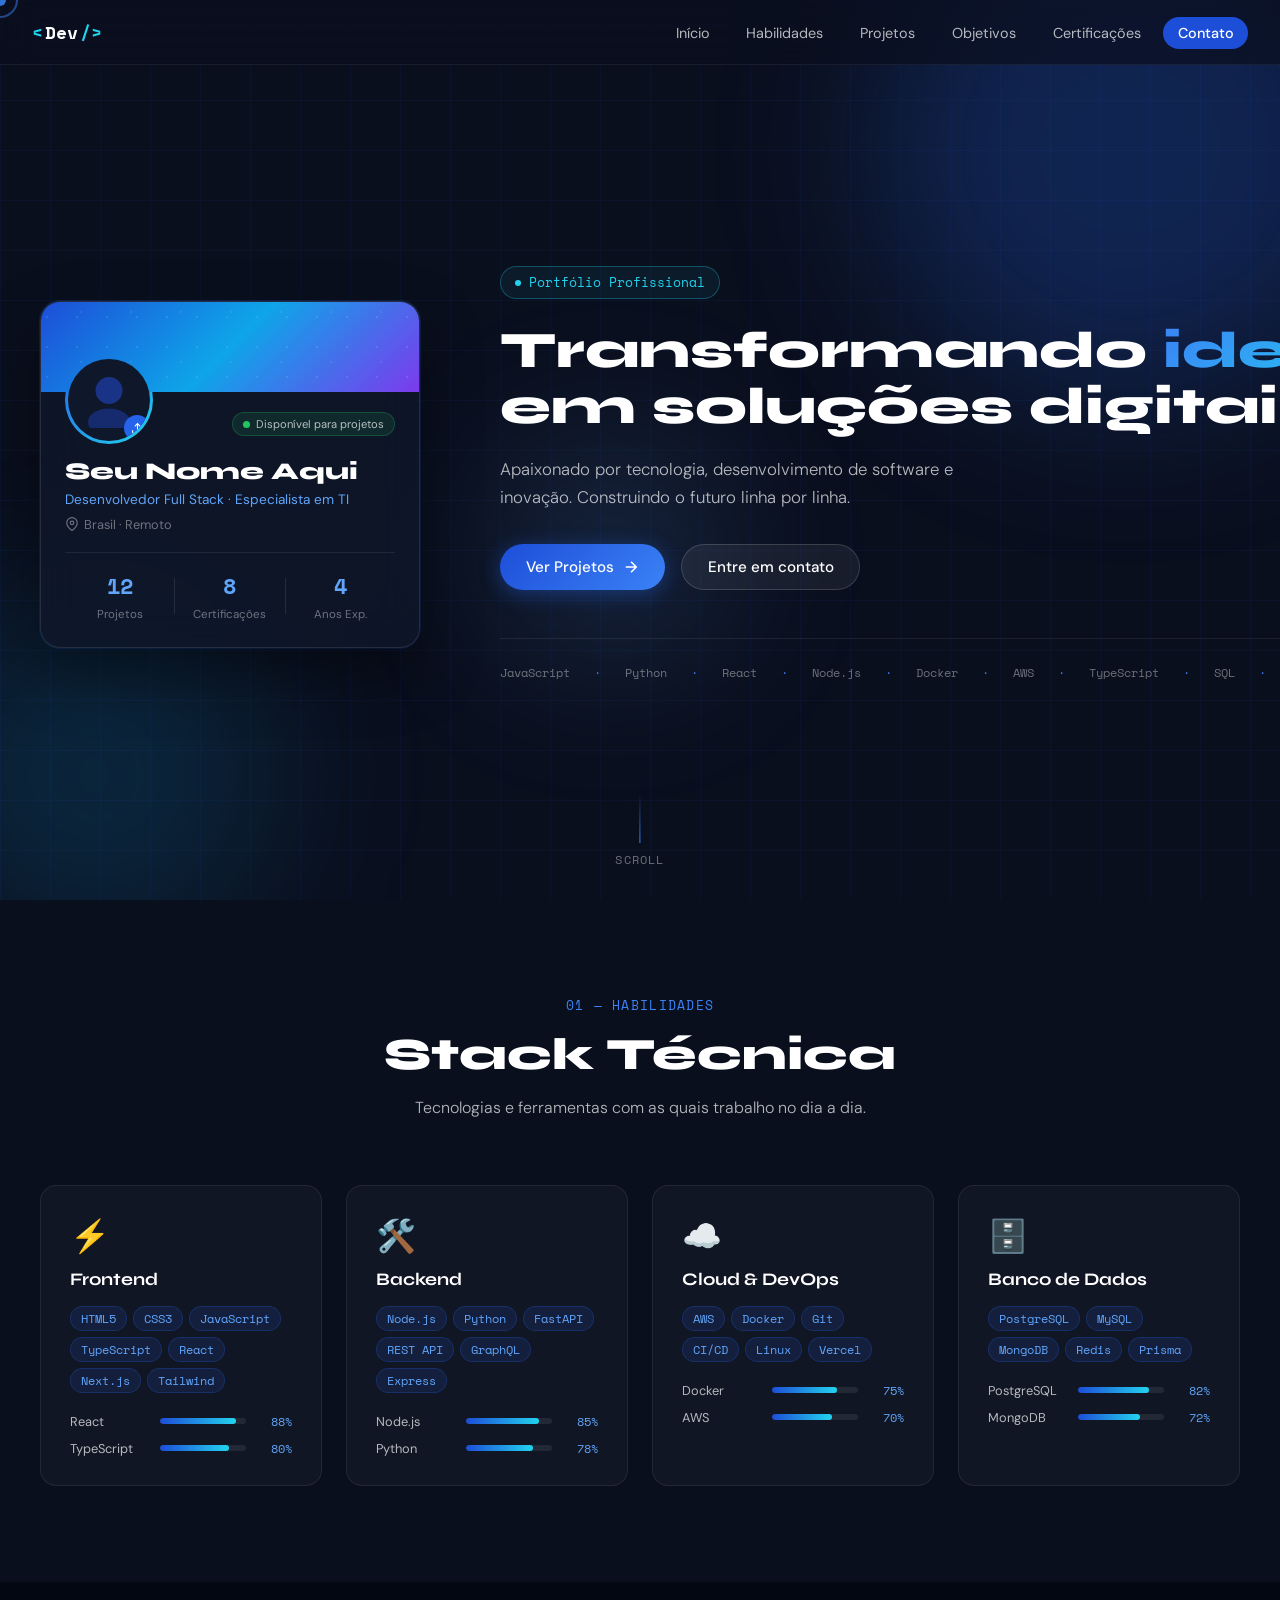
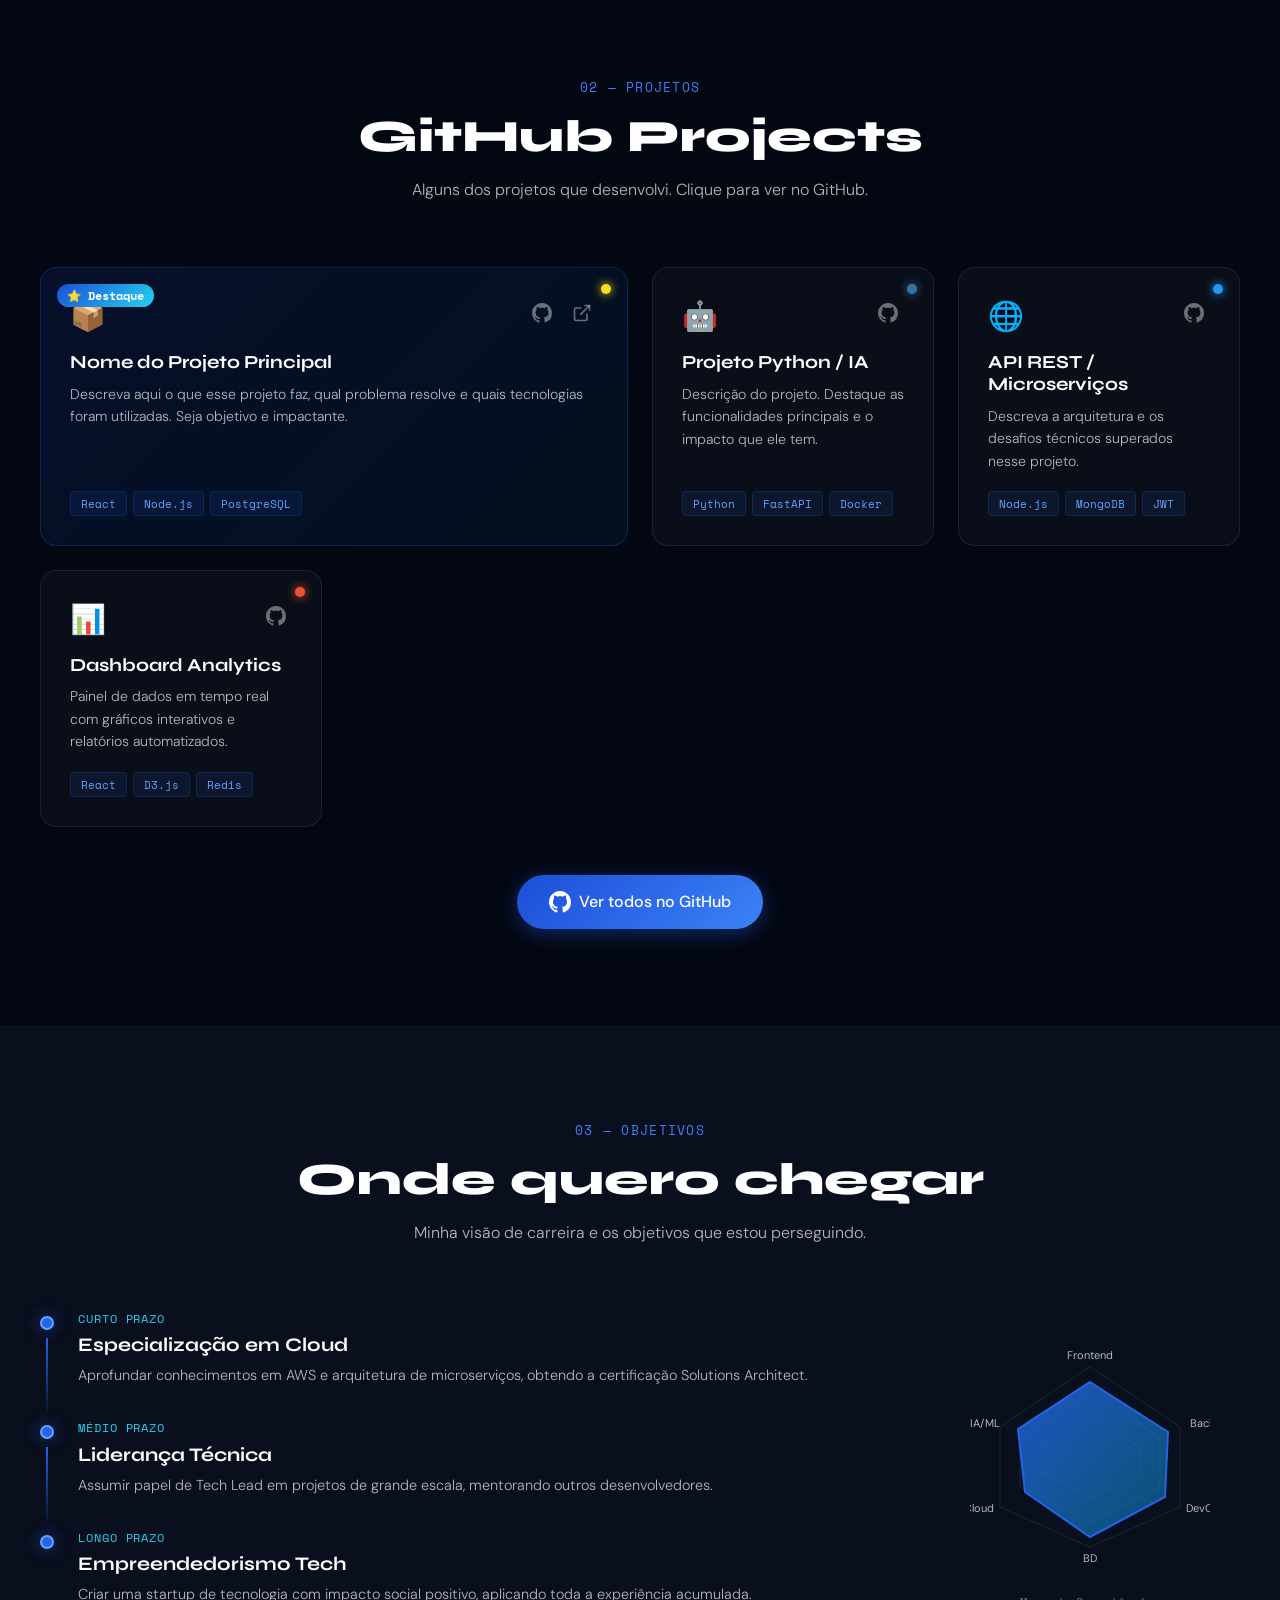
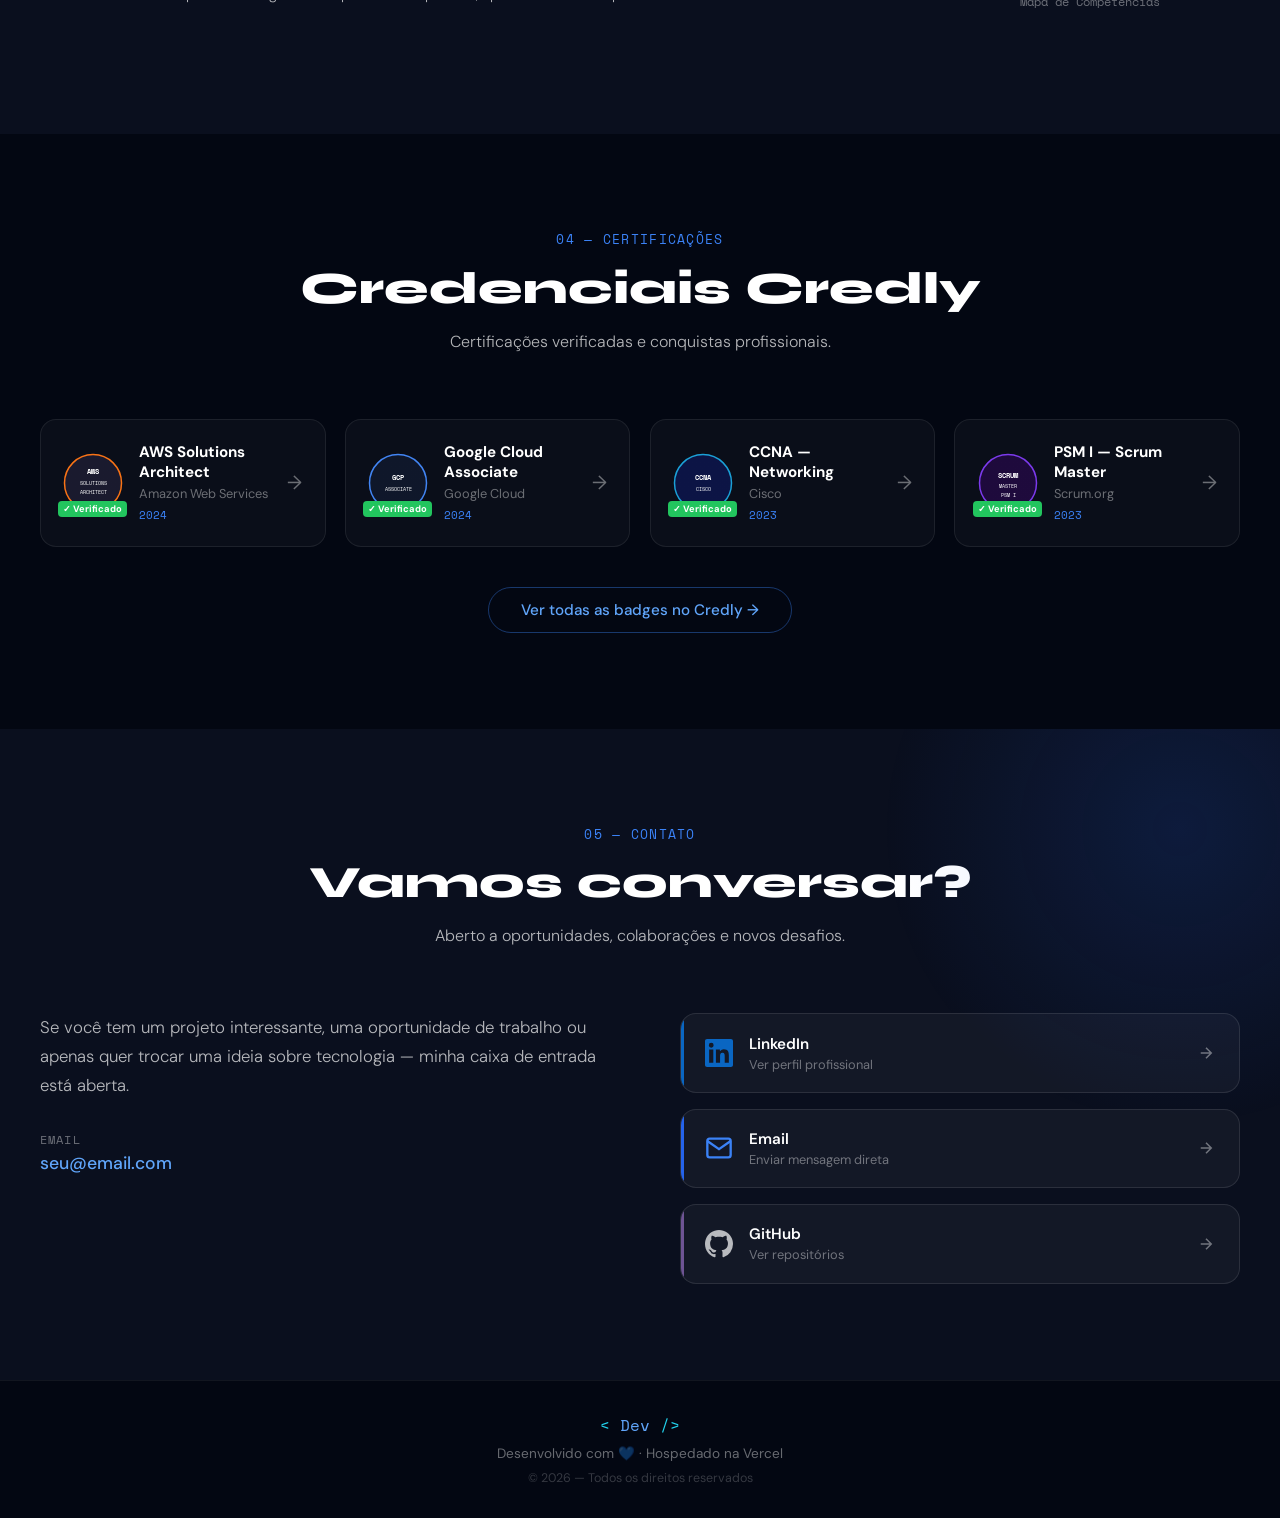
==== index.html @ 2ac632c7 "Anexação dos arquivos principais para 1° commit" ====
<!DOCTYPE html>
<html lang="pt-BR">
<head>
  <meta charset="UTF-8" />
  <meta name="viewport" content="width=device-width, initial-scale=1.0" />
  <title>Portfólio — Dev TI</title>
  <link rel="preconnect" href="https://fonts.googleapis.com" />
  <link rel="preconnect" href="https://fonts.gstatic.com" crossorigin />
  <link href="https://fonts.googleapis.com/css2?family=Space+Mono:wght@400;700&family=Syne:wght@400;600;700;800&family=DM+Sans:ital,wght@0,300;0,400;0,500;1,300&display=swap" rel="stylesheet" />
  <link rel="stylesheet" href="style.css" />
</head>
<body>

  <!-- ───── CURSOR PERSONALIZADO ───── -->
  <div class="cursor" id="cursor"></div>
  <div class="cursor-trail" id="cursorTrail"></div>

  <!-- ───── NAVBAR ───── -->
  <nav class="navbar" id="navbar">
    <div class="nav-logo">
      <span class="logo-bracket">&lt;</span>
      <span class="logo-name" id="navName">Dev</span>
      <span class="logo-bracket">/&gt;</span>
    </div>
    <ul class="nav-links">
      <li><a href="#hero" class="nav-link">Início</a></li>
      <li><a href="#skills" class="nav-link">Habilidades</a></li>
      <li><a href="#projects" class="nav-link">Projetos</a></li>
      <li><a href="#goals" class="nav-link">Objetivos</a></li>
      <li><a href="#certifications" class="nav-link">Certificações</a></li>
      <li><a href="#contact" class="nav-link nav-cta">Contato</a></li>
    </ul>
    <button class="hamburger" id="hamburger" aria-label="Menu">
      <span></span><span></span><span></span>
    </button>
  </nav>

  <!-- ───── HERO ───── -->
  <section class="hero" id="hero">
    <div class="hero-bg-grid"></div>
    <div class="hero-orb hero-orb-1"></div>
    <div class="hero-orb hero-orb-2"></div>
    <div class="hero-orb hero-orb-3"></div>

    <div class="hero-content">
      <!-- PROFILE CARD -->
      <div class="profile-card" id="profileCard">
        <div class="profile-banner">
          <div class="banner-pattern"></div>
        </div>
        <div class="profile-avatar-wrap">
          <div class="avatar-ring">
            <div class="avatar-inner" id="avatarInner">
              <img id="avatarImg" src="" alt="Foto de perfil" style="display:none;" />
              <div class="avatar-placeholder" id="avatarPlaceholder">
                <svg viewBox="0 0 80 80" fill="none">
                  <circle cx="40" cy="30" r="18" fill="#1e40af" opacity=".7"/>
                  <ellipse cx="40" cy="72" rx="28" ry="18" fill="#1e40af" opacity=".5"/>
                </svg>
              </div>
              <label class="avatar-upload-btn" for="avatarInput" title="Alterar foto">
                <svg viewBox="0 0 24 24" fill="none" stroke="currentColor" stroke-width="2">
                  <path d="M21 15v4a2 2 0 01-2 2H5a2 2 0 01-2-2v-4"/>
                  <polyline points="17 8 12 3 7 8"/>
                  <line x1="12" y1="3" x2="12" y2="15"/>
                </svg>
              </label>
              <input type="file" id="avatarInput" accept="image/*" style="display:none;" />
            </div>
          </div>
          <div class="status-badge">
            <span class="status-dot"></span> Disponível para projetos
          </div>
        </div>
        <div class="profile-info">
          <h1 class="profile-name" contenteditable="true" id="profileName">Seu Nome Aqui</h1>
          <p class="profile-title" contenteditable="true">Desenvolvedor Full Stack · Especialista em TI</p>
          <p class="profile-location">
            <svg viewBox="0 0 24 24" fill="none" stroke="currentColor" stroke-width="2" width="14" height="14"><path d="M21 10c0 7-9 13-9 13s-9-6-9-13a9 9 0 0118 0z"/><circle cx="12" cy="10" r="3"/></svg>
            Brasil · Remoto
          </p>
          <div class="profile-stats">
            <div class="stat"><span class="stat-num" id="statProjects">12</span><span class="stat-label">Projetos</span></div>
            <div class="stat-divider"></div>
            <div class="stat"><span class="stat-num" id="statCerts">8</span><span class="stat-label">Certificações</span></div>
            <div class="stat-divider"></div>
            <div class="stat"><span class="stat-num" id="statYears">4</span><span class="stat-label">Anos Exp.</span></div>
          </div>
        </div>
      </div>

      <!-- HERO TEXT -->
      <div class="hero-text">
        <div class="hero-tag">
          <span class="tag-dot"></span>
          Portfólio Profissional
        </div>
        <h2 class="hero-headline">
          Transformando <em>ideias</em><br/>em soluções digitais
        </h2>
        <p class="hero-sub">
          Apaixonado por tecnologia, desenvolvimento de software e inovação. Construindo o futuro linha por linha.
        </p>
        <div class="hero-actions">
          <a href="#projects" class="btn btn-primary">
            <span>Ver Projetos</span>
            <svg viewBox="0 0 24 24" fill="none" stroke="currentColor" stroke-width="2" width="18"><path d="M5 12h14M12 5l7 7-7 7"/></svg>
          </a>
          <a href="#contact" class="btn btn-ghost">Entre em contato</a>
        </div>

        <div class="tech-ticker">
          <div class="ticker-track">
            <span>JavaScript</span><span>·</span><span>Python</span><span>·</span>
            <span>React</span><span>·</span><span>Node.js</span><span>·</span>
            <span>Docker</span><span>·</span><span>AWS</span><span>·</span>
            <span>TypeScript</span><span>·</span><span>SQL</span><span>·</span>
            <span>Git</span><span>·</span><span>Linux</span><span>·</span>
            <span>JavaScript</span><span>·</span><span>Python</span><span>·</span>
            <span>React</span><span>·</span><span>Node.js</span>
          </div>
        </div>
      </div>
    </div>

    <div class="scroll-hint">
      <div class="scroll-line"></div>
      <span>scroll</span>
    </div>
  </section>

  <!-- ───── HABILIDADES ───── -->
  <section class="section" id="skills">
    <div class="container">
      <div class="section-header">
        <div class="section-tag">01 — Habilidades</div>
        <h2 class="section-title">Stack Técnica</h2>
        <p class="section-desc">Tecnologias e ferramentas com as quais trabalho no dia a dia.</p>
      </div>

      <div class="skills-grid">
        <!-- Card de categoria -->
        <div class="skill-category" data-delay="0">
          <div class="skill-cat-icon">⚡</div>
          <h3>Frontend</h3>
          <div class="skill-tags">
            <span class="skill-tag">HTML5</span>
            <span class="skill-tag">CSS3</span>
            <span class="skill-tag">JavaScript</span>
            <span class="skill-tag">TypeScript</span>
            <span class="skill-tag">React</span>
            <span class="skill-tag">Next.js</span>
            <span class="skill-tag">Tailwind</span>
          </div>
          <div class="skill-bar-group">
            <div class="skill-bar-item">
              <span>React</span>
              <div class="skill-bar"><div class="skill-fill" data-width="88%"></div></div>
              <span>88%</span>
            </div>
            <div class="skill-bar-item">
              <span>TypeScript</span>
              <div class="skill-bar"><div class="skill-fill" data-width="80%"></div></div>
              <span>80%</span>
            </div>
          </div>
        </div>

        <div class="skill-category" data-delay="100">
          <div class="skill-cat-icon">🛠️</div>
          <h3>Backend</h3>
          <div class="skill-tags">
            <span class="skill-tag">Node.js</span>
            <span class="skill-tag">Python</span>
            <span class="skill-tag">FastAPI</span>
            <span class="skill-tag">REST API</span>
            <span class="skill-tag">GraphQL</span>
            <span class="skill-tag">Express</span>
          </div>
          <div class="skill-bar-group">
            <div class="skill-bar-item">
              <span>Node.js</span>
              <div class="skill-bar"><div class="skill-fill" data-width="85%"></div></div>
              <span>85%</span>
            </div>
            <div class="skill-bar-item">
              <span>Python</span>
              <div class="skill-bar"><div class="skill-fill" data-width="78%"></div></div>
              <span>78%</span>
            </div>
          </div>
        </div>

        <div class="skill-category" data-delay="200">
          <div class="skill-cat-icon">☁️</div>
          <h3>Cloud & DevOps</h3>
          <div class="skill-tags">
            <span class="skill-tag">AWS</span>
            <span class="skill-tag">Docker</span>
            <span class="skill-tag">Git</span>
            <span class="skill-tag">CI/CD</span>
            <span class="skill-tag">Linux</span>
            <span class="skill-tag">Vercel</span>
          </div>
          <div class="skill-bar-group">
            <div class="skill-bar-item">
              <span>Docker</span>
              <div class="skill-bar"><div class="skill-fill" data-width="75%"></div></div>
              <span>75%</span>
            </div>
            <div class="skill-bar-item">
              <span>AWS</span>
              <div class="skill-bar"><div class="skill-fill" data-width="70%"></div></div>
              <span>70%</span>
            </div>
          </div>
        </div>

        <div class="skill-category" data-delay="300">
          <div class="skill-cat-icon">🗄️</div>
          <h3>Banco de Dados</h3>
          <div class="skill-tags">
            <span class="skill-tag">PostgreSQL</span>
            <span class="skill-tag">MySQL</span>
            <span class="skill-tag">MongoDB</span>
            <span class="skill-tag">Redis</span>
            <span class="skill-tag">Prisma</span>
          </div>
          <div class="skill-bar-group">
            <div class="skill-bar-item">
              <span>PostgreSQL</span>
              <div class="skill-bar"><div class="skill-fill" data-width="82%"></div></div>
              <span>82%</span>
            </div>
            <div class="skill-bar-item">
              <span>MongoDB</span>
              <div class="skill-bar"><div class="skill-fill" data-width="72%"></div></div>
              <span>72%</span>
            </div>
          </div>
        </div>
      </div>
    </div>
  </section>

  <!-- ───── PROJETOS ───── -->
  <section class="section section-dark" id="projects">
    <div class="container">
      <div class="section-header">
        <div class="section-tag">02 — Projetos</div>
        <h2 class="section-title">GitHub Projects</h2>
        <p class="section-desc">Alguns dos projetos que desenvolvi. Clique para ver no GitHub.</p>
      </div>

      <div class="projects-grid">

        <article class="project-card featured" data-delay="0">
          <div class="project-card-inner">
            <div class="project-lang-dot" style="--clr:#f7df1e"></div>
            <div class="project-header">
              <div class="project-icon">📦</div>
              <div class="project-links">
                <a href="https://github.com/seu-usuario/projeto-1" target="_blank" class="icon-link" title="GitHub">
                  <svg viewBox="0 0 24 24" fill="currentColor" width="20"><path d="M12 0C5.37 0 0 5.37 0 12c0 5.31 3.435 9.795 8.205 11.385.6.105.825-.255.825-.57 0-.285-.015-1.23-.015-2.235-3.015.555-3.795-.735-4.035-1.41-.135-.345-.72-1.41-1.23-1.695-.42-.225-1.02-.78-.015-.795.945-.015 1.62.87 1.845 1.23 1.08 1.815 2.805 1.305 3.495.99.105-.78.42-1.305.765-1.605-2.67-.3-5.46-1.335-5.46-5.925 0-1.305.465-2.385 1.23-3.225-.12-.3-.54-1.53.12-3.18 0 0 1.005-.315 3.3 1.23.96-.27 1.98-.405 3-.405s2.04.135 3 .405c2.295-1.56 3.3-1.23 3.3-1.23.66 1.65.24 2.88.12 3.18.765.84 1.23 1.905 1.23 3.225 0 4.605-2.805 5.625-5.475 5.925.435.375.81 1.095.81 2.22 0 1.605-.015 2.895-.015 3.3 0 .315.225.69.825.57A12.02 12.02 0 0024 12c0-6.63-5.37-12-12-12z"/></svg>
                </a>
                <a href="#" target="_blank" class="icon-link" title="Live Demo">
                  <svg viewBox="0 0 24 24" fill="none" stroke="currentColor" stroke-width="2" width="20"><path d="M18 13v6a2 2 0 01-2 2H5a2 2 0 01-2-2V8a2 2 0 012-2h6"/><polyline points="15 3 21 3 21 9"/><line x1="10" y1="14" x2="21" y2="3"/></svg>
                </a>
              </div>
            </div>
            <h3 class="project-title">Nome do Projeto Principal</h3>
            <p class="project-desc">Descreva aqui o que esse projeto faz, qual problema resolve e quais tecnologias foram utilizadas. Seja objetivo e impactante.</p>
            <div class="project-tech">
              <span>React</span><span>Node.js</span><span>PostgreSQL</span>
            </div>
            <div class="project-badge">⭐ Destaque</div>
          </div>
        </article>

        <article class="project-card" data-delay="100">
          <div class="project-card-inner">
            <div class="project-lang-dot" style="--clr:#3572A5"></div>
            <div class="project-header">
              <div class="project-icon">🤖</div>
              <div class="project-links">
                <a href="https://github.com/seu-usuario/projeto-2" target="_blank" class="icon-link">
                  <svg viewBox="0 0 24 24" fill="currentColor" width="20"><path d="M12 0C5.37 0 0 5.37 0 12c0 5.31 3.435 9.795 8.205 11.385.6.105.825-.255.825-.57 0-.285-.015-1.23-.015-2.235-3.015.555-3.795-.735-4.035-1.41-.135-.345-.72-1.41-1.23-1.695-.42-.225-1.02-.78-.015-.795.945-.015 1.62.87 1.845 1.23 1.08 1.815 2.805 1.305 3.495.99.105-.78.42-1.305.765-1.605-2.67-.3-5.46-1.335-5.46-5.925 0-1.305.465-2.385 1.23-3.225-.12-.3-.54-1.53.12-3.18 0 0 1.005-.315 3.3 1.23.96-.27 1.98-.405 3-.405s2.04.135 3 .405c2.295-1.56 3.3-1.23 3.3-1.23.66 1.65.24 2.88.12 3.18.765.84 1.23 1.905 1.23 3.225 0 4.605-2.805 5.625-5.475 5.925.435.375.81 1.095.81 2.22 0 1.605-.015 2.895-.015 3.3 0 .315.225.69.825.57A12.02 12.02 0 0024 12c0-6.63-5.37-12-12-12z"/></svg>
                </a>
              </div>
            </div>
            <h3 class="project-title">Projeto Python / IA</h3>
            <p class="project-desc">Descrição do projeto. Destaque as funcionalidades principais e o impacto que ele tem.</p>
            <div class="project-tech">
              <span>Python</span><span>FastAPI</span><span>Docker</span>
            </div>
          </div>
        </article>

        <article class="project-card" data-delay="200">
          <div class="project-card-inner">
            <div class="project-lang-dot" style="--clr:#2196F3"></div>
            <div class="project-header">
              <div class="project-icon">🌐</div>
              <div class="project-links">
                <a href="https://github.com/seu-usuario/projeto-3" target="_blank" class="icon-link">
                  <svg viewBox="0 0 24 24" fill="currentColor" width="20"><path d="M12 0C5.37 0 0 5.37 0 12c0 5.31 3.435 9.795 8.205 11.385.6.105.825-.255.825-.57 0-.285-.015-1.23-.015-2.235-3.015.555-3.795-.735-4.035-1.41-.135-.345-.72-1.41-1.23-1.695-.42-.225-1.02-.78-.015-.795.945-.015 1.62.87 1.845 1.23 1.08 1.815 2.805 1.305 3.495.99.105-.78.42-1.305.765-1.605-2.67-.3-5.46-1.335-5.46-5.925 0-1.305.465-2.385 1.23-3.225-.12-.3-.54-1.53.12-3.18 0 0 1.005-.315 3.3 1.23.96-.27 1.98-.405 3-.405s2.04.135 3 .405c2.295-1.56 3.3-1.23 3.3-1.23.66 1.65.24 2.88.12 3.18.765.84 1.23 1.905 1.23 3.225 0 4.605-2.805 5.625-5.475 5.925.435.375.81 1.095.81 2.22 0 1.605-.015 2.895-.015 3.3 0 .315.225.69.825.57A12.02 12.02 0 0024 12c0-6.63-5.37-12-12-12z"/></svg>
                </a>
              </div>
            </div>
            <h3 class="project-title">API REST / Microserviços</h3>
            <p class="project-desc">Descreva a arquitetura e os desafios técnicos superados nesse projeto.</p>
            <div class="project-tech">
              <span>Node.js</span><span>MongoDB</span><span>JWT</span>
            </div>
          </div>
        </article>

        <article class="project-card" data-delay="300">
          <div class="project-card-inner">
            <div class="project-lang-dot" style="--clr:#F05032"></div>
            <div class="project-header">
              <div class="project-icon">📊</div>
              <div class="project-links">
                <a href="https://github.com/seu-usuario/projeto-4" target="_blank" class="icon-link">
                  <svg viewBox="0 0 24 24" fill="currentColor" width="20"><path d="M12 0C5.37 0 0 5.37 0 12c0 5.31 3.435 9.795 8.205 11.385.6.105.825-.255.825-.57 0-.285-.015-1.23-.015-2.235-3.015.555-3.795-.735-4.035-1.41-.135-.345-.72-1.41-1.23-1.695-.42-.225-1.02-.78-.015-.795.945-.015 1.62.87 1.845 1.23 1.08 1.815 2.805 1.305 3.495.99.105-.78.42-1.305.765-1.605-2.67-.3-5.46-1.335-5.46-5.925 0-1.305.465-2.385 1.23-3.225-.12-.3-.54-1.53.12-3.18 0 0 1.005-.315 3.3 1.23.96-.27 1.98-.405 3-.405s2.04.135 3 .405c2.295-1.56 3.3-1.23 3.3-1.23.66 1.65.24 2.88.12 3.18.765.84 1.23 1.905 1.23 3.225 0 4.605-2.805 5.625-5.475 5.925.435.375.81 1.095.81 2.22 0 1.605-.015 2.895-.015 3.3 0 .315.225.69.825.57A12.02 12.02 0 0024 12c0-6.63-5.37-12-12-12z"/></svg>
                </a>
              </div>
            </div>
            <h3 class="project-title">Dashboard Analytics</h3>
            <p class="project-desc">Painel de dados em tempo real com gráficos interativos e relatórios automatizados.</p>
            <div class="project-tech">
              <span>React</span><span>D3.js</span><span>Redis</span>
            </div>
          </div>
        </article>

      </div>

      <div class="projects-cta">
        <a href="https://github.com/seu-usuario" target="_blank" class="btn btn-primary btn-lg">
          <svg viewBox="0 0 24 24" fill="currentColor" width="22"><path d="M12 0C5.37 0 0 5.37 0 12c0 5.31 3.435 9.795 8.205 11.385.6.105.825-.255.825-.57 0-.285-.015-1.23-.015-2.235-3.015.555-3.795-.735-4.035-1.41-.135-.345-.72-1.41-1.23-1.695-.42-.225-1.02-.78-.015-.795.945-.015 1.62.87 1.845 1.23 1.08 1.815 2.805 1.305 3.495.99.105-.78.42-1.305.765-1.605-2.67-.3-5.46-1.335-5.46-5.925 0-1.305.465-2.385 1.23-3.225-.12-.3-.54-1.53.12-3.18 0 0 1.005-.315 3.3 1.23.96-.27 1.98-.405 3-.405s2.04.135 3 .405c2.295-1.56 3.3-1.23 3.3-1.23.66 1.65.24 2.88.12 3.18.765.84 1.23 1.905 1.23 3.225 0 4.605-2.805 5.625-5.475 5.925.435.375.81 1.095.81 2.22 0 1.605-.015 2.895-.015 3.3 0 .315.225.69.825.57A12.02 12.02 0 0024 12c0-6.63-5.37-12-12-12z"/></svg>
          Ver todos no GitHub
        </a>
      </div>
    </div>
  </section>

  <!-- ───── OBJETIVOS ───── -->
  <section class="section" id="goals">
    <div class="container">
      <div class="section-header">
        <div class="section-tag">03 — Objetivos</div>
        <h2 class="section-title">Onde quero chegar</h2>
        <p class="section-desc">Minha visão de carreira e os objetivos que estou perseguindo.</p>
      </div>

      <div class="goals-layout">
        <div class="goals-timeline">
          <div class="goal-item" data-delay="0">
            <div class="goal-marker">
              <div class="goal-dot"></div>
              <div class="goal-line"></div>
            </div>
            <div class="goal-content">
              <span class="goal-tag">Curto prazo</span>
              <h3>Especialização em Cloud</h3>
              <p>Aprofundar conhecimentos em AWS e arquitetura de microserviços, obtendo a certificação Solutions Architect.</p>
            </div>
          </div>
          <div class="goal-item" data-delay="150">
            <div class="goal-marker">
              <div class="goal-dot"></div>
              <div class="goal-line"></div>
            </div>
            <div class="goal-content">
              <span class="goal-tag">Médio prazo</span>
              <h3>Liderança Técnica</h3>
              <p>Assumir papel de Tech Lead em projetos de grande escala, mentorando outros desenvolvedores.</p>
            </div>
          </div>
          <div class="goal-item" data-delay="300">
            <div class="goal-marker">
              <div class="goal-dot"></div>
              <div class="goal-line"></div>
            </div>
            <div class="goal-content">
              <span class="goal-tag">Longo prazo</span>
              <h3>Empreendedorismo Tech</h3>
              <p>Criar uma startup de tecnologia com impacto social positivo, aplicando toda a experiência acumulada.</p>
            </div>
          </div>
        </div>

        <div class="goals-visual">
          <div class="radar-wrap">
            <svg class="radar-chart" viewBox="0 0 240 240">
              <defs>
                <linearGradient id="radarGrad" x1="0%" y1="0%" x2="100%" y2="100%">
                  <stop offset="0%" stop-color="#2563eb" stop-opacity="0.8"/>
                  <stop offset="100%" stop-color="#0ea5e9" stop-opacity="0.4"/>
                </linearGradient>
              </defs>
              <!-- Grid -->
              <polygon points="120,30 210,90 210,170 120,210 30,170 30,90" fill="none" stroke="rgba(255,255,255,0.08)" stroke-width="1"/>
              <polygon points="120,55 190,100 190,150 120,185 50,150 50,100" fill="none" stroke="rgba(255,255,255,0.08)" stroke-width="1"/>
              <polygon points="120,80 170,110 170,135 120,160 70,135 70,110" fill="none" stroke="rgba(255,255,255,0.08)" stroke-width="1"/>
              <!-- Data -->
              <polygon class="radar-data" points="120,45 198,95 195,160 120,200 55,155 48,92" fill="url(#radarGrad)" stroke="#2563eb" stroke-width="2"/>
              <!-- Labels -->
              <text x="120" y="22" text-anchor="middle" fill="rgba(255,255,255,0.7)" font-size="11" font-family="DM Sans">Frontend</text>
              <text x="220" y="90" text-anchor="start" fill="rgba(255,255,255,0.7)" font-size="11" font-family="DM Sans">Backend</text>
              <text x="216" y="175" text-anchor="start" fill="rgba(255,255,255,0.7)" font-size="11" font-family="DM Sans">DevOps</text>
              <text x="120" y="225" text-anchor="middle" fill="rgba(255,255,255,0.7)" font-size="11" font-family="DM Sans">BD</text>
              <text x="24" y="175" text-anchor="end" fill="rgba(255,255,255,0.7)" font-size="11" font-family="DM Sans">Cloud</text>
              <text x="30" y="90" text-anchor="end" fill="rgba(255,255,255,0.7)" font-size="11" font-family="DM Sans">IA/ML</text>
            </svg>
            <div class="radar-label">Mapa de Competências</div>
          </div>
        </div>
      </div>
    </div>
  </section>

  <!-- ───── CERTIFICAÇÕES ───── -->
  <section class="section section-dark" id="certifications">
    <div class="container">
      <div class="section-header">
        <div class="section-tag">04 — Certificações</div>
        <h2 class="section-title">Credenciais Credly</h2>
        <p class="section-desc">Certificações verificadas e conquistas profissionais.</p>
      </div>

      <div class="certs-grid">
        <a href="https://www.credly.com/badges/SEU-BADGE-ID" target="_blank" class="cert-card" data-delay="0">
          <div class="cert-badge-wrap">
            <div class="cert-badge-img">
              <svg viewBox="0 0 80 80" fill="none">
                <circle cx="40" cy="40" r="38" fill="url(#awsGrad)" stroke="#f97316" stroke-width="2"/>
                <text x="40" y="28" text-anchor="middle" fill="white" font-size="9" font-weight="bold" font-family="Space Mono">AWS</text>
                <text x="40" y="42" text-anchor="middle" fill="white" font-size="7" font-family="Space Mono">SOLUTIONS</text>
                <text x="40" y="54" text-anchor="middle" fill="white" font-size="7" font-family="Space Mono">ARCHITECT</text>
                <defs>
                  <linearGradient id="awsGrad" x1="0" y1="0" x2="80" y2="80">
                    <stop offset="0%" stop-color="#1a1a2e"/>
                    <stop offset="100%" stop-color="#16213e"/>
                  </linearGradient>
                </defs>
              </svg>
            </div>
            <div class="cert-verified">✓ Verificado</div>
          </div>
          <div class="cert-info">
            <h3>AWS Solutions Architect</h3>
            <p>Amazon Web Services</p>
            <span class="cert-date">2024</span>
          </div>
          <div class="cert-arrow">→</div>
        </a>

        <a href="https://www.credly.com/badges/SEU-BADGE-ID-2" target="_blank" class="cert-card" data-delay="100">
          <div class="cert-badge-wrap">
            <div class="cert-badge-img">
              <svg viewBox="0 0 80 80" fill="none">
                <circle cx="40" cy="40" r="38" fill="url(#gcpGrad)" stroke="#4285f4" stroke-width="2"/>
                <text x="40" y="36" text-anchor="middle" fill="white" font-size="9" font-weight="bold" font-family="Space Mono">GCP</text>
                <text x="40" y="50" text-anchor="middle" fill="white" font-size="7" font-family="Space Mono">ASSOCIATE</text>
                <defs>
                  <linearGradient id="gcpGrad" x1="0" y1="0" x2="80" y2="80">
                    <stop offset="0%" stop-color="#0f172a"/>
                    <stop offset="100%" stop-color="#1e1b4b"/>
                  </linearGradient>
                </defs>
              </svg>
            </div>
            <div class="cert-verified">✓ Verificado</div>
          </div>
          <div class="cert-info">
            <h3>Google Cloud Associate</h3>
            <p>Google Cloud</p>
            <span class="cert-date">2024</span>
          </div>
          <div class="cert-arrow">→</div>
        </a>

        <a href="https://www.credly.com/badges/SEU-BADGE-ID-3" target="_blank" class="cert-card" data-delay="200">
          <div class="cert-badge-wrap">
            <div class="cert-badge-img">
              <svg viewBox="0 0 80 80" fill="none">
                <circle cx="40" cy="40" r="38" fill="url(#ciscoGrad)" stroke="#1ba0d7" stroke-width="2"/>
                <text x="40" y="36" text-anchor="middle" fill="white" font-size="9" font-weight="bold" font-family="Space Mono">CCNA</text>
                <text x="40" y="50" text-anchor="middle" fill="white" font-size="7" font-family="Space Mono">CISCO</text>
                <defs>
                  <linearGradient id="ciscoGrad" x1="0" y1="0" x2="80" y2="80">
                    <stop offset="0%" stop-color="#0c1445"/>
                    <stop offset="100%" stop-color="#1a2744"/>
                  </linearGradient>
                </defs>
              </svg>
            </div>
            <div class="cert-verified">✓ Verificado</div>
          </div>
          <div class="cert-info">
            <h3>CCNA — Networking</h3>
            <p>Cisco</p>
            <span class="cert-date">2023</span>
          </div>
          <div class="cert-arrow">→</div>
        </a>

        <a href="https://www.credly.com/badges/SEU-BADGE-ID-4" target="_blank" class="cert-card" data-delay="300">
          <div class="cert-badge-wrap">
            <div class="cert-badge-img">
              <svg viewBox="0 0 80 80" fill="none">
                <circle cx="40" cy="40" r="38" fill="url(#scrmGrad)" stroke="#7c3aed" stroke-width="2"/>
                <text x="40" y="33" text-anchor="middle" fill="white" font-size="9" font-weight="bold" font-family="Space Mono">SCRUM</text>
                <text x="40" y="46" text-anchor="middle" fill="white" font-size="7" font-family="Space Mono">MASTER</text>
                <text x="40" y="59" text-anchor="middle" fill="white" font-size="7" font-family="Space Mono">PSM I</text>
                <defs>
                  <linearGradient id="scrmGrad" x1="0" y1="0" x2="80" y2="80">
                    <stop offset="0%" stop-color="#1e0a3c"/>
                    <stop offset="100%" stop-color="#2d1b5a"/>
                  </linearGradient>
                </defs>
              </svg>
            </div>
            <div class="cert-verified">✓ Verificado</div>
          </div>
          <div class="cert-info">
            <h3>PSM I — Scrum Master</h3>
            <p>Scrum.org</p>
            <span class="cert-date">2023</span>
          </div>
          <div class="cert-arrow">→</div>
        </a>
      </div>

      <div class="certs-cta">
        <a href="https://www.credly.com/users/seu-usuario" target="_blank" class="btn btn-outline">
          Ver todas as badges no Credly →
        </a>
      </div>
    </div>
  </section>

  <!-- ───── CONTATO ───── -->
  <section class="section contact-section" id="contact">
    <div class="contact-bg-orb"></div>
    <div class="container">
      <div class="section-header">
        <div class="section-tag">05 — Contato</div>
        <h2 class="section-title">Vamos conversar?</h2>
        <p class="section-desc">Aberto a oportunidades, colaborações e novos desafios.</p>
      </div>

      <div class="contact-layout">
        <div class="contact-info">
          <p class="contact-intro">
            Se você tem um projeto interessante, uma oportunidade de trabalho ou apenas quer trocar uma ideia sobre tecnologia — minha caixa de entrada está aberta.
          </p>
          <div class="contact-email-display">
            <span class="email-label">Email</span>
            <a href="mailto:seu@email.com" class="email-link" id="emailAddr">seu@email.com</a>
          </div>
        </div>

        <div class="contact-buttons">
          <a href="https://www.linkedin.com/in/seu-usuario" target="_blank" class="contact-btn linkedin-btn">
            <div class="contact-btn-icon">
              <svg viewBox="0 0 24 24" fill="currentColor" width="28" height="28">
                <path d="M20.447 20.452h-3.554v-5.569c0-1.328-.027-3.037-1.852-3.037-1.853 0-2.136 1.445-2.136 2.939v5.667H9.351V9h3.414v1.561h.046c.477-.9 1.637-1.85 3.37-1.85 3.601 0 4.267 2.37 4.267 5.455v6.286zM5.337 7.433a2.062 2.062 0 01-2.063-2.065 2.064 2.064 0 112.063 2.065zm1.782 13.019H3.555V9h3.564v11.452zM22.225 0H1.771C.792 0 0 .774 0 1.729v20.542C0 23.227.792 24 1.771 24h20.451C23.2 24 24 23.227 24 22.271V1.729C24 .774 23.2 0 22.222 0h.003z"/>
              </svg>
            </div>
            <div class="contact-btn-text">
              <span class="contact-btn-label">LinkedIn</span>
              <span class="contact-btn-sub">Ver perfil profissional</span>
            </div>
            <svg viewBox="0 0 24 24" fill="none" stroke="currentColor" stroke-width="2" width="18" class="contact-btn-arrow"><path d="M5 12h14M12 5l7 7-7 7"/></svg>
          </a>

          <a href="mailto:seu@email.com" class="contact-btn email-btn">
            <div class="contact-btn-icon">
              <svg viewBox="0 0 24 24" fill="none" stroke="currentColor" stroke-width="2" width="28" height="28">
                <path d="M4 4h16c1.1 0 2 .9 2 2v12c0 1.1-.9 2-2 2H4c-1.1 0-2-.9-2-2V6c0-1.1.9-2 2-2z"/>
                <polyline points="22,6 12,13 2,6"/>
              </svg>
            </div>
            <div class="contact-btn-text">
              <span class="contact-btn-label">Email</span>
              <span class="contact-btn-sub">Enviar mensagem direta</span>
            </div>
            <svg viewBox="0 0 24 24" fill="none" stroke="currentColor" stroke-width="2" width="18" class="contact-btn-arrow"><path d="M5 12h14M12 5l7 7-7 7"/></svg>
          </a>

          <a href="https://github.com/seu-usuario" target="_blank" class="contact-btn github-btn">
            <div class="contact-btn-icon">
              <svg viewBox="0 0 24 24" fill="currentColor" width="28" height="28"><path d="M12 0C5.37 0 0 5.37 0 12c0 5.31 3.435 9.795 8.205 11.385.6.105.825-.255.825-.57 0-.285-.015-1.23-.015-2.235-3.015.555-3.795-.735-4.035-1.41-.135-.345-.72-1.41-1.23-1.695-.42-.225-1.02-.78-.015-.795.945-.015 1.62.87 1.845 1.23 1.08 1.815 2.805 1.305 3.495.99.105-.78.42-1.305.765-1.605-2.67-.3-5.46-1.335-5.46-5.925 0-1.305.465-2.385 1.23-3.225-.12-.3-.54-1.53.12-3.18 0 0 1.005-.315 3.3 1.23.96-.27 1.98-.405 3-.405s2.04.135 3 .405c2.295-1.56 3.3-1.23 3.3-1.23.66 1.65.24 2.88.12 3.18.765.84 1.23 1.905 1.23 3.225 0 4.605-2.805 5.625-5.475 5.925.435.375.81 1.095.81 2.22 0 1.605-.015 2.895-.015 3.3 0 .315.225.69.825.57A12.02 12.02 0 0024 12c0-6.63-5.37-12-12-12z"/></svg>
            </div>
            <div class="contact-btn-text">
              <span class="contact-btn-label">GitHub</span>
              <span class="contact-btn-sub">Ver repositórios</span>
            </div>
            <svg viewBox="0 0 24 24" fill="none" stroke="currentColor" stroke-width="2" width="18" class="contact-btn-arrow"><path d="M5 12h14M12 5l7 7-7 7"/></svg>
          </a>
        </div>
      </div>
    </div>
  </section>

  <!-- ───── FOOTER ───── -->
  <footer class="footer">
    <div class="container">
      <div class="footer-inner">
        <div class="footer-logo">
          <span class="logo-bracket">&lt;</span>
          <span id="footerName">Dev</span>
          <span class="logo-bracket">/&gt;</span>
        </div>
        <p class="footer-text">Desenvolvido com 💙 · Hospedado na Vercel</p>
        <p class="footer-copy">© <span id="footerYear"></span> — Todos os direitos reservados</p>
      </div>
    </div>
  </footer>

  <script src="script.js"></script>
</body>
</html>
---- style.css ----
/* ══════════════════════════════════
   ROOT & RESET
══════════════════════════════════ */
:root {
  --blue-950: #030712;
  --blue-900: #0a0f1e;
  --blue-800: #0f172a;
  --blue-700: #1e2d4a;
  --blue-600: #1d4ed8;
  --blue-500: #2563eb;
  --blue-400: #3b82f6;
  --blue-300: #60a5fa;
  --blue-200: #93c5fd;
  --cyan-400: #22d3ee;
  --cyan-300: #67e8f9;
  --white: #ffffff;
  --white-90: rgba(255,255,255,0.9);
  --white-70: rgba(255,255,255,0.7);
  --white-40: rgba(255,255,255,0.4);
  --white-10: rgba(255,255,255,0.06);
  --font-display: 'Syne', sans-serif;
  --font-mono: 'Space Mono', monospace;
  --font-body: 'DM Sans', sans-serif;
  --radius: 16px;
  --radius-sm: 8px;
  --transition: 0.35s cubic-bezier(0.4,0,0.2,1);
}

*, *::before, *::after { box-sizing: border-box; margin: 0; padding: 0; }
html { scroll-behavior: smooth; }

body {
  font-family: var(--font-body);
  background: var(--blue-900);
  color: var(--white);
  overflow-x: hidden;
  cursor: none;
}

a { color: inherit; text-decoration: none; }
img { max-width: 100%; display: block; }

/* ══════════════════════════════════
   CURSOR PERSONALIZADO
══════════════════════════════════ */
.cursor {
  width: 12px; height: 12px;
  background: var(--blue-400);
  border-radius: 50%;
  position: fixed;
  top: 0; left: 0;
  pointer-events: none;
  z-index: 9999;
  transform: translate(-50%,-50%);
  transition: transform 0.1s, background 0.3s;
  mix-blend-mode: difference;
}
.cursor-trail {
  width: 36px; height: 36px;
  border: 2px solid var(--blue-400);
  border-radius: 50%;
  position: fixed;
  top: 0; left: 0;
  pointer-events: none;
  z-index: 9998;
  transform: translate(-50%,-50%);
  transition: transform 0.25s ease, border-color 0.3s;
  opacity: 0.5;
}
body:has(a:hover) .cursor, body:has(button:hover) .cursor { transform: translate(-50%,-50%) scale(2.5); }

/* ══════════════════════════════════
   NAVBAR
══════════════════════════════════ */
.navbar {
  position: fixed; top: 0; left: 0; right: 0;
  z-index: 1000;
  display: flex; align-items: center; justify-content: space-between;
  padding: 1.2rem 2rem;
  background: rgba(10,15,30,0.7);
  backdrop-filter: blur(20px);
  border-bottom: 1px solid rgba(255,255,255,0.06);
  transition: all var(--transition);
}
.navbar.scrolled {
  padding: 0.8rem 2rem;
  background: rgba(10,15,30,0.95);
}

.nav-logo {
  font-family: var(--font-mono);
  font-size: 1.1rem;
  font-weight: 700;
  color: var(--blue-300);
  display: flex; align-items: center; gap: 2px;
}
.logo-bracket { color: var(--cyan-400); }
.logo-name { color: var(--white); }

.nav-links {
  display: flex; align-items: center; gap: 0.5rem;
  list-style: none;
}
.nav-link {
  font-family: var(--font-body);
  font-size: 0.9rem;
  font-weight: 400;
  color: var(--white-70);
  padding: 0.45rem 0.9rem;
  border-radius: 50px;
  transition: all var(--transition);
  position: relative;
}
.nav-link::after {
  content: '';
  position: absolute; bottom: 2px; left: 50%; right: 50%;
  height: 2px;
  background: var(--blue-400);
  border-radius: 2px;
  transition: all var(--transition);
}
.nav-link:hover { color: var(--white); }
.nav-link:hover::after { left: 15%; right: 15%; }
.nav-link.nav-cta {
  background: var(--blue-600);
  color: var(--white);
  font-weight: 500;
}
.nav-link.nav-cta:hover { background: var(--blue-400); transform: translateY(-1px); }
.nav-link.nav-cta::after { display: none; }

.hamburger {
  display: none;
  flex-direction: column; gap: 5px;
  background: none; border: none; cursor: pointer; padding: 4px;
}
.hamburger span {
  display: block; width: 24px; height: 2px;
  background: var(--white); border-radius: 2px;
  transition: all var(--transition);
}

/* ══════════════════════════════════
   HERO
══════════════════════════════════ */
.hero {
  min-height: 100vh;
  display: flex; align-items: center;
  position: relative;
  overflow: hidden;
  padding: 7rem 2rem 4rem;
}

.hero-bg-grid {
  position: absolute; inset: 0;
  background-image:
    linear-gradient(rgba(37,99,235,0.06) 1px, transparent 1px),
    linear-gradient(90deg, rgba(37,99,235,0.06) 1px, transparent 1px);
  background-size: 50px 50px;
  animation: gridDrift 25s linear infinite;
}
@keyframes gridDrift { 0%{transform:translateY(0)} 100%{transform:translateY(50px)} }

.hero-orb {
  position: absolute;
  border-radius: 50%;
  filter: blur(80px);
  animation: orbFloat 8s ease-in-out infinite;
}
.hero-orb-1 { width: 500px; height: 500px; background: rgba(37,99,235,0.25); top: -100px; right: -100px; }
.hero-orb-2 { width: 350px; height: 350px; background: rgba(14,165,233,0.15); bottom: -50px; left: -80px; animation-delay: -3s; }
.hero-orb-3 { width: 200px; height: 200px; background: rgba(96,165,250,0.2); top: 50%; left: 40%; animation-delay: -5s; }
@keyframes orbFloat {
  0%,100%{transform:translateY(0) scale(1)}
  50%{transform:translateY(-30px) scale(1.05)}
}

.hero-content {
  max-width: 1200px; margin: 0 auto;
  display: grid;
  grid-template-columns: 380px 1fr;
  gap: 5rem;
  align-items: center;
  width: 100%;
  position: relative; z-index: 1;
}

/* PROFILE CARD */
.profile-card {
  background: rgba(15,23,42,0.8);
  border: 1px solid rgba(255,255,255,0.1);
  border-radius: 20px;
  overflow: hidden;
  backdrop-filter: blur(20px);
  animation: cardEntrance 1s cubic-bezier(0.4,0,0.2,1) both;
  box-shadow: 0 25px 60px rgba(0,0,0,0.4), 0 0 0 1px rgba(37,99,235,0.2);
  transition: transform 0.4s, box-shadow 0.4s;
}
.profile-card:hover {
  transform: translateY(-6px);
  box-shadow: 0 35px 80px rgba(0,0,0,0.5), 0 0 0 1px rgba(37,99,235,0.4), 0 0 40px rgba(37,99,235,0.1);
}
@keyframes cardEntrance { from{opacity:0;transform:translateX(-40px) rotateY(10deg)} to{opacity:1;transform:none} }

.profile-banner {
  height: 90px;
  background: linear-gradient(135deg, #1d4ed8 0%, #0ea5e9 50%, #7c3aed 100%);
  position: relative;
  overflow: hidden;
}
.banner-pattern {
  position: absolute; inset: 0;
  background-image: radial-gradient(circle at 20% 50%, rgba(255,255,255,0.1) 1px, transparent 1px),
                    radial-gradient(circle at 80% 20%, rgba(255,255,255,0.08) 1px, transparent 1px);
  background-size: 30px 30px, 50px 50px;
}

.profile-avatar-wrap {
  padding: 0 1.5rem;
  margin-top: -36px;
  display: flex; align-items: flex-end; justify-content: space-between;
  margin-bottom: 0.8rem;
}

.avatar-ring {
  width: 88px; height: 88px;
  border-radius: 50%;
  padding: 3px;
  background: linear-gradient(135deg, var(--blue-500), var(--cyan-400));
  flex-shrink: 0;
}
.avatar-inner {
  width: 100%; height: 100%;
  border-radius: 50%;
  background: var(--blue-800);
  overflow: hidden;
  position: relative;
  display: flex; align-items: center; justify-content: center;
}
.avatar-inner img {
  width: 100%; height: 100%;
  object-fit: cover;
  border-radius: 50%;
}
.avatar-placeholder svg { width: 60px; height: 60px; }
.avatar-upload-btn {
  position: absolute;
  bottom: 0; right: 0;
  width: 26px; height: 26px;
  background: var(--blue-500);
  border-radius: 50%;
  display: flex; align-items: center; justify-content: center;
  cursor: pointer;
  transition: background var(--transition), transform var(--transition);
  color: white;
}
.avatar-upload-btn:hover { background: var(--blue-400); transform: scale(1.15); }
.avatar-upload-btn svg { width: 13px; height: 13px; }

.status-badge {
  display: flex; align-items: center; gap: 6px;
  font-size: 0.7rem;
  color: var(--white-70);
  background: rgba(34,197,94,0.12);
  border: 1px solid rgba(34,197,94,0.25);
  padding: 4px 10px;
  border-radius: 50px;
  margin-bottom: 8px;
}
.status-dot {
  width: 7px; height: 7px;
  border-radius: 50%;
  background: #22c55e;
  animation: pulse 2s ease-in-out infinite;
}
@keyframes pulse { 0%,100%{box-shadow:0 0 0 0 rgba(34,197,94,0.4)} 50%{box-shadow:0 0 0 6px rgba(34,197,94,0)} }

.profile-info { padding: 0 1.5rem 1.5rem; }

.profile-name {
  font-family: var(--font-display);
  font-size: 1.5rem;
  font-weight: 800;
  color: var(--white);
  outline: none;
  border-bottom: 1px dashed transparent;
  transition: border-color 0.2s;
  cursor: text;
}
.profile-name:focus { border-color: var(--blue-400); }
.profile-name:empty::before { content: 'Seu Nome Aqui'; color: var(--white-40); }

.profile-title {
  font-size: 0.85rem;
  color: var(--blue-300);
  margin-top: 4px;
  outline: none;
  cursor: text;
  font-weight: 400;
}
.profile-title:focus { background: rgba(37,99,235,0.1); border-radius: 4px; }

.profile-location {
  display: flex; align-items: center; gap: 5px;
  font-size: 0.8rem;
  color: var(--white-40);
  margin-top: 8px;
}

.profile-stats {
  display: flex; align-items: center;
  margin-top: 1.2rem;
  padding-top: 1rem;
  border-top: 1px solid rgba(255,255,255,0.08);
  gap: 0;
}
.stat { flex: 1; text-align: center; }
.stat-num {
  display: block;
  font-family: var(--font-mono);
  font-size: 1.4rem;
  font-weight: 700;
  color: var(--blue-300);
}
.stat-label { font-size: 0.72rem; color: var(--white-40); }
.stat-divider { width: 1px; height: 36px; background: rgba(255,255,255,0.1); }

/* HERO TEXT */
.hero-text { animation: textEntrance 1s 0.2s cubic-bezier(0.4,0,0.2,1) both; }
@keyframes textEntrance { from{opacity:0;transform:translateY(30px)} to{opacity:1;transform:none} }

.hero-tag {
  display: inline-flex; align-items: center; gap: 8px;
  font-family: var(--font-mono);
  font-size: 0.8rem;
  color: var(--cyan-400);
  border: 1px solid rgba(34,211,238,0.3);
  padding: 6px 14px;
  border-radius: 50px;
  margin-bottom: 1.5rem;
  background: rgba(34,211,238,0.06);
}
.tag-dot {
  width: 6px; height: 6px;
  border-radius: 50%;
  background: var(--cyan-400);
  animation: pulse 2s ease-in-out infinite;
}

.hero-headline {
  font-family: var(--font-display);
  font-size: clamp(2.4rem, 4vw, 3.5rem);
  font-weight: 800;
  line-height: 1.1;
  color: var(--white);
  margin-bottom: 1.2rem;
}
.hero-headline em {
  font-style: normal;
  background: linear-gradient(135deg, var(--blue-400), var(--cyan-400));
  -webkit-background-clip: text;
  -webkit-text-fill-color: transparent;
  background-clip: text;
}

.hero-sub {
  font-size: 1.05rem;
  color: var(--white-70);
  line-height: 1.7;
  max-width: 480px;
  margin-bottom: 2rem;
  font-weight: 300;
}

.hero-actions { display: flex; gap: 1rem; flex-wrap: wrap; margin-bottom: 3rem; }

/* BUTTONS */
.btn {
  display: inline-flex; align-items: center; gap: 8px;
  padding: 0.75rem 1.6rem;
  border-radius: 50px;
  font-family: var(--font-body);
  font-size: 0.95rem;
  font-weight: 500;
  cursor: pointer;
  transition: all var(--transition);
  position: relative;
  overflow: hidden;
  border: none;
}
.btn::after {
  content: '';
  position: absolute; inset: 0;
  background: rgba(255,255,255,0.15);
  opacity: 0;
  transition: opacity 0.2s;
}
.btn:hover::after { opacity: 1; }
.btn-primary {
  background: linear-gradient(135deg, var(--blue-600), var(--blue-400));
  color: white;
  box-shadow: 0 4px 20px rgba(37,99,235,0.4);
}
.btn-primary:hover { transform: translateY(-2px); box-shadow: 0 8px 30px rgba(37,99,235,0.5); }
.btn-primary:active { transform: translateY(0) scale(0.97); }

.btn-ghost {
  background: rgba(255,255,255,0.06);
  color: var(--white);
  border: 1px solid rgba(255,255,255,0.15);
}
.btn-ghost:hover { background: rgba(255,255,255,0.12); transform: translateY(-2px); }

.btn-outline {
  background: transparent;
  color: var(--blue-300);
  border: 1px solid rgba(59,130,246,0.4);
  padding: 0.75rem 2rem;
}
.btn-outline:hover { background: rgba(37,99,235,0.1); border-color: var(--blue-400); transform: translateY(-2px); }

.btn-lg { padding: 1rem 2rem; font-size: 1rem; }

/* TECH TICKER */
.tech-ticker {
  overflow: hidden;
  border-top: 1px solid rgba(255,255,255,0.08);
  padding-top: 1.5rem;
}
.ticker-track {
  display: flex; gap: 1.5rem;
  font-family: var(--font-mono);
  font-size: 0.78rem;
  color: var(--white-40);
  white-space: nowrap;
  animation: ticker 20s linear infinite;
}
@keyframes ticker { 0%{transform:translateX(0)} 100%{transform:translateX(-50%)} }
.ticker-track span:nth-child(even) { color: var(--blue-400); }

/* SCROLL HINT */
.scroll-hint {
  position: absolute; bottom: 2rem; left: 50%;
  transform: translateX(-50%);
  display: flex; flex-direction: column; align-items: center; gap: 8px;
  color: var(--white-40);
  font-size: 0.75rem;
  font-family: var(--font-mono);
  letter-spacing: 0.1em;
  text-transform: uppercase;
  animation: fadeInUp 1.5s 1.5s both;
}
.scroll-line {
  width: 1px; height: 50px;
  background: linear-gradient(to bottom, transparent, var(--blue-400));
  animation: scrollPulse 2s ease-in-out infinite;
}
@keyframes scrollPulse { 0%,100%{opacity:0.3} 50%{opacity:1} }
@keyframes fadeInUp { from{opacity:0;transform:translate(-50%,20px)} to{opacity:1;transform:translateX(-50%)} }

/* ══════════════════════════════════
   SECTIONS
══════════════════════════════════ */
.section { padding: 6rem 2rem; }
.section-dark { background: var(--blue-950); }
.container { max-width: 1200px; margin: 0 auto; }

.section-header { text-align: center; margin-bottom: 4rem; }
.section-tag {
  font-family: var(--font-mono);
  font-size: 0.8rem;
  color: var(--blue-400);
  letter-spacing: 0.1em;
  text-transform: uppercase;
  margin-bottom: 0.8rem;
  display: block;
}
.section-title {
  font-family: var(--font-display);
  font-size: clamp(2rem, 3.5vw, 2.8rem);
  font-weight: 800;
  color: var(--white);
  margin-bottom: 0.8rem;
}
.section-desc {
  font-size: 1rem;
  color: var(--white-70);
  max-width: 500px;
  margin: 0 auto;
  line-height: 1.7;
  font-weight: 300;
}

/* ══════════════════════════════════
   SKILLS
══════════════════════════════════ */
.skills-grid {
  display: grid;
  grid-template-columns: repeat(auto-fit, minmax(260px, 1fr));
  gap: 1.5rem;
}

.skill-category {
  background: rgba(255,255,255,0.03);
  border: 1px solid rgba(255,255,255,0.08);
  border-radius: var(--radius);
  padding: 1.8rem;
  transition: all var(--transition);
  opacity: 0;
  transform: translateY(30px);
}
.skill-category.visible {
  animation: fadeUp 0.6s ease both;
}
@keyframes fadeUp { to{opacity:1;transform:none} }
.skill-category:hover {
  border-color: rgba(37,99,235,0.4);
  background: rgba(37,99,235,0.05);
  transform: translateY(-4px);
  box-shadow: 0 20px 40px rgba(0,0,0,0.3);
}

.skill-cat-icon { font-size: 2rem; margin-bottom: 0.8rem; }
.skill-category h3 {
  font-family: var(--font-display);
  font-size: 1.1rem;
  font-weight: 700;
  margin-bottom: 1rem;
}

.skill-tags { display: flex; flex-wrap: wrap; gap: 6px; margin-bottom: 1.2rem; }
.skill-tag {
  font-family: var(--font-mono);
  font-size: 0.72rem;
  background: rgba(37,99,235,0.12);
  color: var(--blue-300);
  border: 1px solid rgba(37,99,235,0.25);
  padding: 3px 10px;
  border-radius: 50px;
  transition: all 0.2s;
}
.skill-tag:hover { background: rgba(37,99,235,0.25); transform: scale(1.05); }

.skill-bar-group { display: flex; flex-direction: column; gap: 10px; }
.skill-bar-item {
  display: flex; align-items: center; gap: 10px;
  font-size: 0.8rem;
  color: var(--white-70);
}
.skill-bar-item span:first-child { min-width: 80px; }
.skill-bar-item span:last-child { min-width: 36px; text-align: right; font-family: var(--font-mono); font-size: 0.72rem; color: var(--blue-300); }
.skill-bar {
  flex: 1;
  height: 6px;
  background: rgba(255,255,255,0.08);
  border-radius: 3px;
  overflow: hidden;
}
.skill-fill {
  height: 100%;
  border-radius: 3px;
  background: linear-gradient(90deg, var(--blue-600), var(--cyan-400));
  width: 0;
  transition: width 1.2s cubic-bezier(0.4,0,0.2,1);
}

/* ══════════════════════════════════
   PROJECTS
══════════════════════════════════ */
.projects-grid {
  display: grid;
  grid-template-columns: repeat(auto-fit, minmax(280px, 1fr));
  gap: 1.5rem;
}

.project-card {
  background: rgba(255,255,255,0.03);
  border: 1px solid rgba(255,255,255,0.08);
  border-radius: var(--radius);
  transition: all var(--transition);
  position: relative;
  overflow: hidden;
  opacity: 0;
  transform: translateY(30px);
}
.project-card.visible { animation: fadeUp 0.6s ease both; }
.project-card:hover {
  border-color: rgba(37,99,235,0.5);
  transform: translateY(-6px);
  box-shadow: 0 25px 50px rgba(0,0,0,0.4), 0 0 0 1px rgba(37,99,235,0.2);
}
.project-card.featured {
  grid-column: span 2;
  background: linear-gradient(135deg, rgba(29,78,216,0.12) 0%, rgba(14,165,233,0.06) 100%);
  border-color: rgba(37,99,235,0.25);
}
.project-card-inner { padding: 1.8rem; height: 100%; display: flex; flex-direction: column; }

.project-lang-dot {
  position: absolute; top: 1rem; right: 1rem;
  width: 10px; height: 10px;
  border-radius: 50%;
  background: var(--clr);
  box-shadow: 0 0 10px var(--clr);
}

.project-header {
  display: flex; align-items: flex-start;
  justify-content: space-between;
  margin-bottom: 1rem;
}
.project-icon { font-size: 1.8rem; }
.project-links { display: flex; gap: 8px; }
.icon-link {
  color: var(--white-40);
  padding: 6px;
  border-radius: 8px;
  transition: all 0.2s;
  display: flex;
}
.icon-link:hover { color: var(--white); background: rgba(255,255,255,0.1); transform: scale(1.1); }

.project-title {
  font-family: var(--font-display);
  font-size: 1.15rem;
  font-weight: 700;
  margin-bottom: 0.6rem;
  color: var(--white);
}
.project-desc {
  font-size: 0.88rem;
  color: var(--white-70);
  line-height: 1.6;
  flex: 1;
  margin-bottom: 1.2rem;
  font-weight: 300;
}
.project-tech {
  display: flex; flex-wrap: wrap; gap: 6px;
}
.project-tech span {
  font-family: var(--font-mono);
  font-size: 0.7rem;
  color: var(--blue-300);
  background: rgba(37,99,235,0.1);
  border: 1px solid rgba(37,99,235,0.2);
  padding: 3px 10px;
  border-radius: 4px;
}
.project-badge {
  position: absolute; top: 1rem; left: 1rem;
  background: linear-gradient(135deg, var(--blue-600), var(--cyan-400));
  color: white;
  font-size: 0.72rem;
  font-weight: 600;
  padding: 3px 10px;
  border-radius: 50px;
  font-family: var(--font-mono);
}

.projects-cta { text-align: center; margin-top: 3rem; }

/* ══════════════════════════════════
   GOALS
══════════════════════════════════ */
.goals-layout {
  display: grid;
  grid-template-columns: 1fr 300px;
  gap: 5rem;
  align-items: center;
}

.goals-timeline { display: flex; flex-direction: column; gap: 0; }

.goal-item {
  display: flex; gap: 1.5rem;
  opacity: 0; transform: translateX(-20px);
}
.goal-item.visible { animation: fadeRight 0.6s ease both; }
@keyframes fadeRight { to{opacity:1;transform:none} }

.goal-marker {
  display: flex; flex-direction: column; align-items: center;
  flex-shrink: 0;
}
.goal-dot {
  width: 14px; height: 14px;
  border-radius: 50%;
  background: var(--blue-500);
  border: 2px solid var(--blue-300);
  box-shadow: 0 0 15px rgba(37,99,235,0.5);
  flex-shrink: 0;
  margin-top: 6px;
}
.goal-line {
  width: 2px; flex: 1; min-height: 60px;
  background: linear-gradient(to bottom, var(--blue-500), rgba(37,99,235,0.1));
  margin: 8px 0;
}
.goal-item:last-child .goal-line { display: none; }

.goal-content { padding-bottom: 2rem; }
.goal-tag {
  font-family: var(--font-mono);
  font-size: 0.72rem;
  color: var(--cyan-400);
  text-transform: uppercase;
  letter-spacing: 0.08em;
  display: block;
  margin-bottom: 0.4rem;
}
.goal-content h3 {
  font-family: var(--font-display);
  font-size: 1.2rem;
  font-weight: 700;
  margin-bottom: 0.5rem;
}
.goal-content p { font-size: 0.9rem; color: var(--white-70); line-height: 1.6; font-weight: 300; }

.radar-wrap { display: flex; flex-direction: column; align-items: center; gap: 1rem; }
.radar-chart { width: 100%; max-width: 240px; }
.radar-data { animation: radarReveal 2s ease both; }
@keyframes radarReveal { from{opacity:0} to{opacity:1} }
.radar-label {
  font-family: var(--font-mono);
  font-size: 0.75rem;
  color: var(--white-40);
  text-align: center;
}

/* ══════════════════════════════════
   CERTIFICATIONS
══════════════════════════════════ */
.certs-grid {
  display: grid;
  grid-template-columns: repeat(auto-fit, minmax(250px, 1fr));
  gap: 1.2rem;
  margin-bottom: 2.5rem;
}

.cert-card {
  display: flex; align-items: center; gap: 1rem;
  background: rgba(255,255,255,0.03);
  border: 1px solid rgba(255,255,255,0.08);
  border-radius: var(--radius);
  padding: 1.4rem;
  transition: all var(--transition);
  position: relative;
  opacity: 0; transform: translateY(20px);
}
.cert-card.visible { animation: fadeUp 0.5s ease both; }
.cert-card:hover {
  border-color: rgba(37,99,235,0.5);
  background: rgba(37,99,235,0.06);
  transform: translateY(-4px);
  box-shadow: 0 20px 40px rgba(0,0,0,0.3);
}

.cert-badge-wrap { position: relative; flex-shrink: 0; }
.cert-badge-img { width: 60px; height: 60px; }
.cert-badge-img svg { width: 60px; height: 60px; }
.cert-verified {
  position: absolute; bottom: -4px; right: -4px;
  background: #22c55e;
  color: white;
  font-size: 0.58rem;
  font-weight: 700;
  padding: 2px 5px;
  border-radius: 4px;
  white-space: nowrap;
}

.cert-info { flex: 1; min-width: 0; }
.cert-info h3 { font-size: 0.95rem; font-weight: 700; margin-bottom: 3px; color: var(--white); }
.cert-info p { font-size: 0.8rem; color: var(--white-40); }
.cert-date {
  font-family: var(--font-mono);
  font-size: 0.7rem;
  color: var(--blue-400);
  display: block;
  margin-top: 4px;
}

.cert-arrow {
  color: var(--white-40);
  transition: all 0.2s;
  font-size: 1.2rem;
}
.cert-card:hover .cert-arrow { color: var(--blue-400); transform: translateX(4px); }

.certs-cta { text-align: center; }

/* ══════════════════════════════════
   CONTACT
══════════════════════════════════ */
.contact-section { position: relative; overflow: hidden; }
.contact-bg-orb {
  position: absolute; top: -200px; right: -200px;
  width: 600px; height: 600px;
  border-radius: 50%;
  background: radial-gradient(circle, rgba(37,99,235,0.15) 0%, transparent 70%);
  pointer-events: none;
}

.contact-layout {
  display: grid;
  grid-template-columns: 1fr 1fr;
  gap: 5rem;
  align-items: start;
}

.contact-intro {
  font-size: 1.05rem;
  color: var(--white-70);
  line-height: 1.7;
  margin-bottom: 2rem;
  font-weight: 300;
}

.contact-email-display {
  display: flex; flex-direction: column; gap: 4px;
}
.email-label {
  font-family: var(--font-mono);
  font-size: 0.72rem;
  color: var(--white-40);
  text-transform: uppercase;
  letter-spacing: 0.1em;
}
.email-link {
  font-size: 1.1rem;
  color: var(--blue-300);
  font-weight: 500;
  transition: color 0.2s;
  border-bottom: 1px solid transparent;
}
.email-link:hover { color: var(--cyan-400); border-color: var(--cyan-400); }

.contact-buttons { display: flex; flex-direction: column; gap: 1rem; }

.contact-btn {
  display: flex; align-items: center; gap: 1rem;
  background: rgba(255,255,255,0.04);
  border: 1px solid rgba(255,255,255,0.1);
  border-radius: var(--radius);
  padding: 1.2rem 1.5rem;
  transition: all var(--transition);
  position: relative;
  overflow: hidden;
}
.contact-btn::before {
  content: '';
  position: absolute; left: 0; top: 0; bottom: 0;
  width: 3px;
  border-radius: 0 2px 2px 0;
  transition: width 0.3s;
}
.contact-btn:hover { transform: translateX(6px); }
.contact-btn:hover::before { width: 100%; opacity: 0.06; }
.contact-btn:active { transform: translateX(3px) scale(0.98); }

.linkedin-btn::before { background: #0a66c2; }
.linkedin-btn:hover { border-color: #0a66c2; box-shadow: 0 10px 30px rgba(10,102,194,0.2); }
.linkedin-btn .contact-btn-icon { color: #0a66c2; }

.email-btn::before { background: var(--blue-500); }
.email-btn:hover { border-color: var(--blue-400); box-shadow: 0 10px 30px rgba(37,99,235,0.2); }
.email-btn .contact-btn-icon { color: var(--blue-400); }

.github-btn::before { background: #6e5494; }
.github-btn:hover { border-color: #a78bfa; box-shadow: 0 10px 30px rgba(110,84,148,0.2); }
.github-btn .contact-btn-icon { color: var(--white-70); }

.contact-btn-icon { flex-shrink: 0; display: flex; position: relative; z-index: 1; }
.contact-btn-text { flex: 1; position: relative; z-index: 1; }
.contact-btn-label { display: block; font-weight: 600; font-size: 0.95rem; }
.contact-btn-sub { display: block; font-size: 0.8rem; color: var(--white-40); margin-top: 2px; }
.contact-btn-arrow { color: var(--white-40); transition: transform 0.2s; position: relative; z-index: 1; }
.contact-btn:hover .contact-btn-arrow { transform: translateX(4px); color: var(--white); }

/* ══════════════════════════════════
   FOOTER
══════════════════════════════════ */
.footer {
  background: var(--blue-950);
  border-top: 1px solid rgba(255,255,255,0.06);
  padding: 2rem;
}
.footer-inner {
  max-width: 1200px; margin: 0 auto;
  display: flex; flex-direction: column; align-items: center; gap: 8px;
}
.footer-logo {
  font-family: var(--font-mono);
  font-size: 1rem;
  color: var(--blue-300);
}
.footer-text { font-size: 0.85rem; color: var(--white-40); }
.footer-copy { font-size: 0.78rem; color: rgba(255,255,255,0.2); }

/* ══════════════════════════════════
   SCROLL ANIMATIONS
══════════════════════════════════ */
[data-delay="0"]  { animation-delay: 0ms; }
[data-delay="100"]{ animation-delay: 100ms; }
[data-delay="200"]{ animation-delay: 200ms; }
[data-delay="300"]{ animation-delay: 300ms; }

/* ══════════════════════════════════
   RIPPLE EFFECT
══════════════════════════════════ */
.btn { isolation: isolate; }
.ripple {
  position: absolute;
  border-radius: 50%;
  transform: scale(0);
  animation: rippleAnim 0.6s linear;
  background: rgba(255,255,255,0.3);
  pointer-events: none;
}
@keyframes rippleAnim { to { transform: scale(4); opacity: 0; } }

/* ══════════════════════════════════
   RESPONSIVE
══════════════════════════════════ */
@media (max-width: 1024px) {
  .hero-content { grid-template-columns: 320px 1fr; gap: 3rem; }
  .goals-layout { grid-template-columns: 1fr; }
  .radar-wrap { display: none; }
}

@media (max-width: 768px) {
  .nav-links { display: none; flex-direction: column; position: absolute; top: 100%; left: 0; right: 0; background: rgba(10,15,30,0.98); padding: 1.5rem; border-bottom: 1px solid rgba(255,255,255,0.08); gap: 0.5rem; }
  .nav-links.open { display: flex; }
  .hamburger { display: flex; }
  body { cursor: auto; }
  .cursor, .cursor-trail { display: none; }

  .hero-content { grid-template-columns: 1fr; gap: 2.5rem; padding: 0; }
  .profile-card { max-width: 380px; margin: 0 auto; }

  .project-card.featured { grid-column: span 1; }
  .contact-layout { grid-template-columns: 1fr; gap: 3rem; }

  .section { padding: 4rem 1.2rem; }
  .hero { padding: 6rem 1.2rem 4rem; }
}

@media (max-width: 480px) {
  .hero-headline { font-size: 2rem; }
  .profile-stats { gap: 0; }
  .certs-grid { grid-template-columns: 1fr; }
}
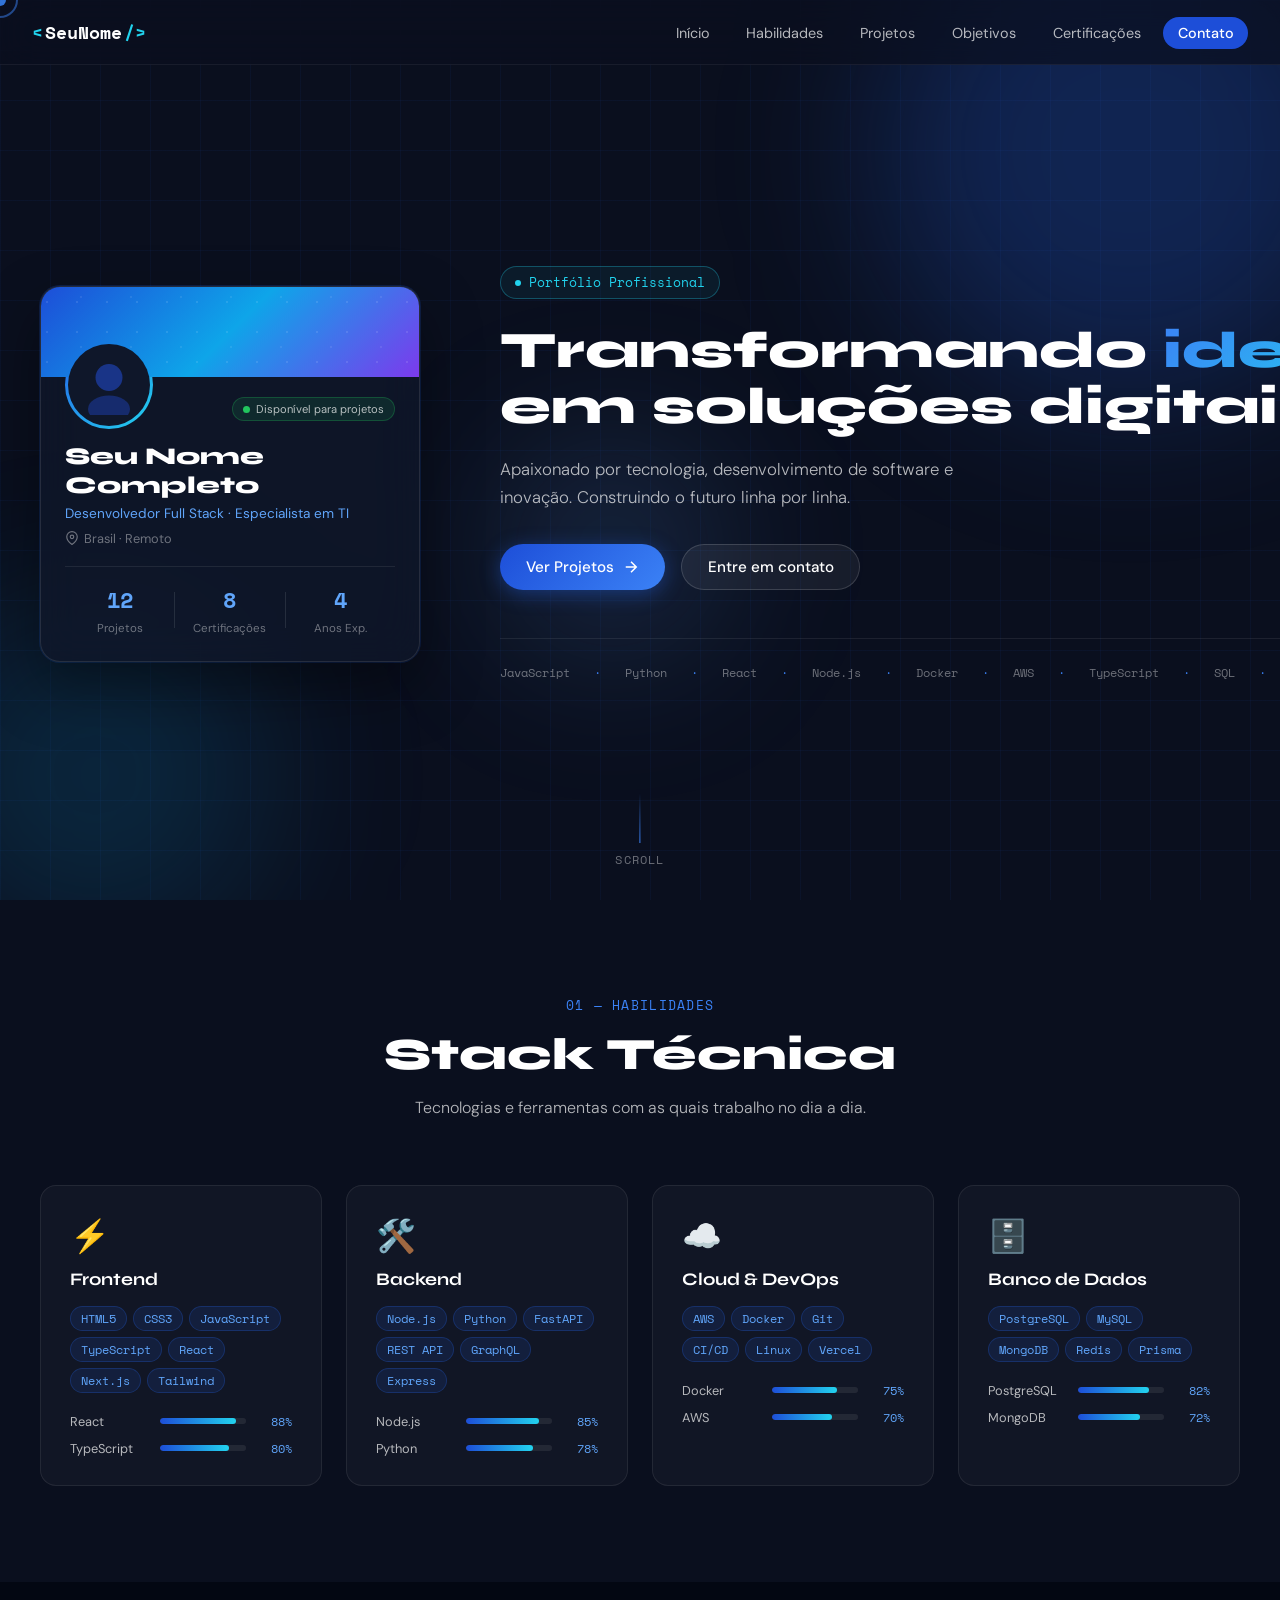
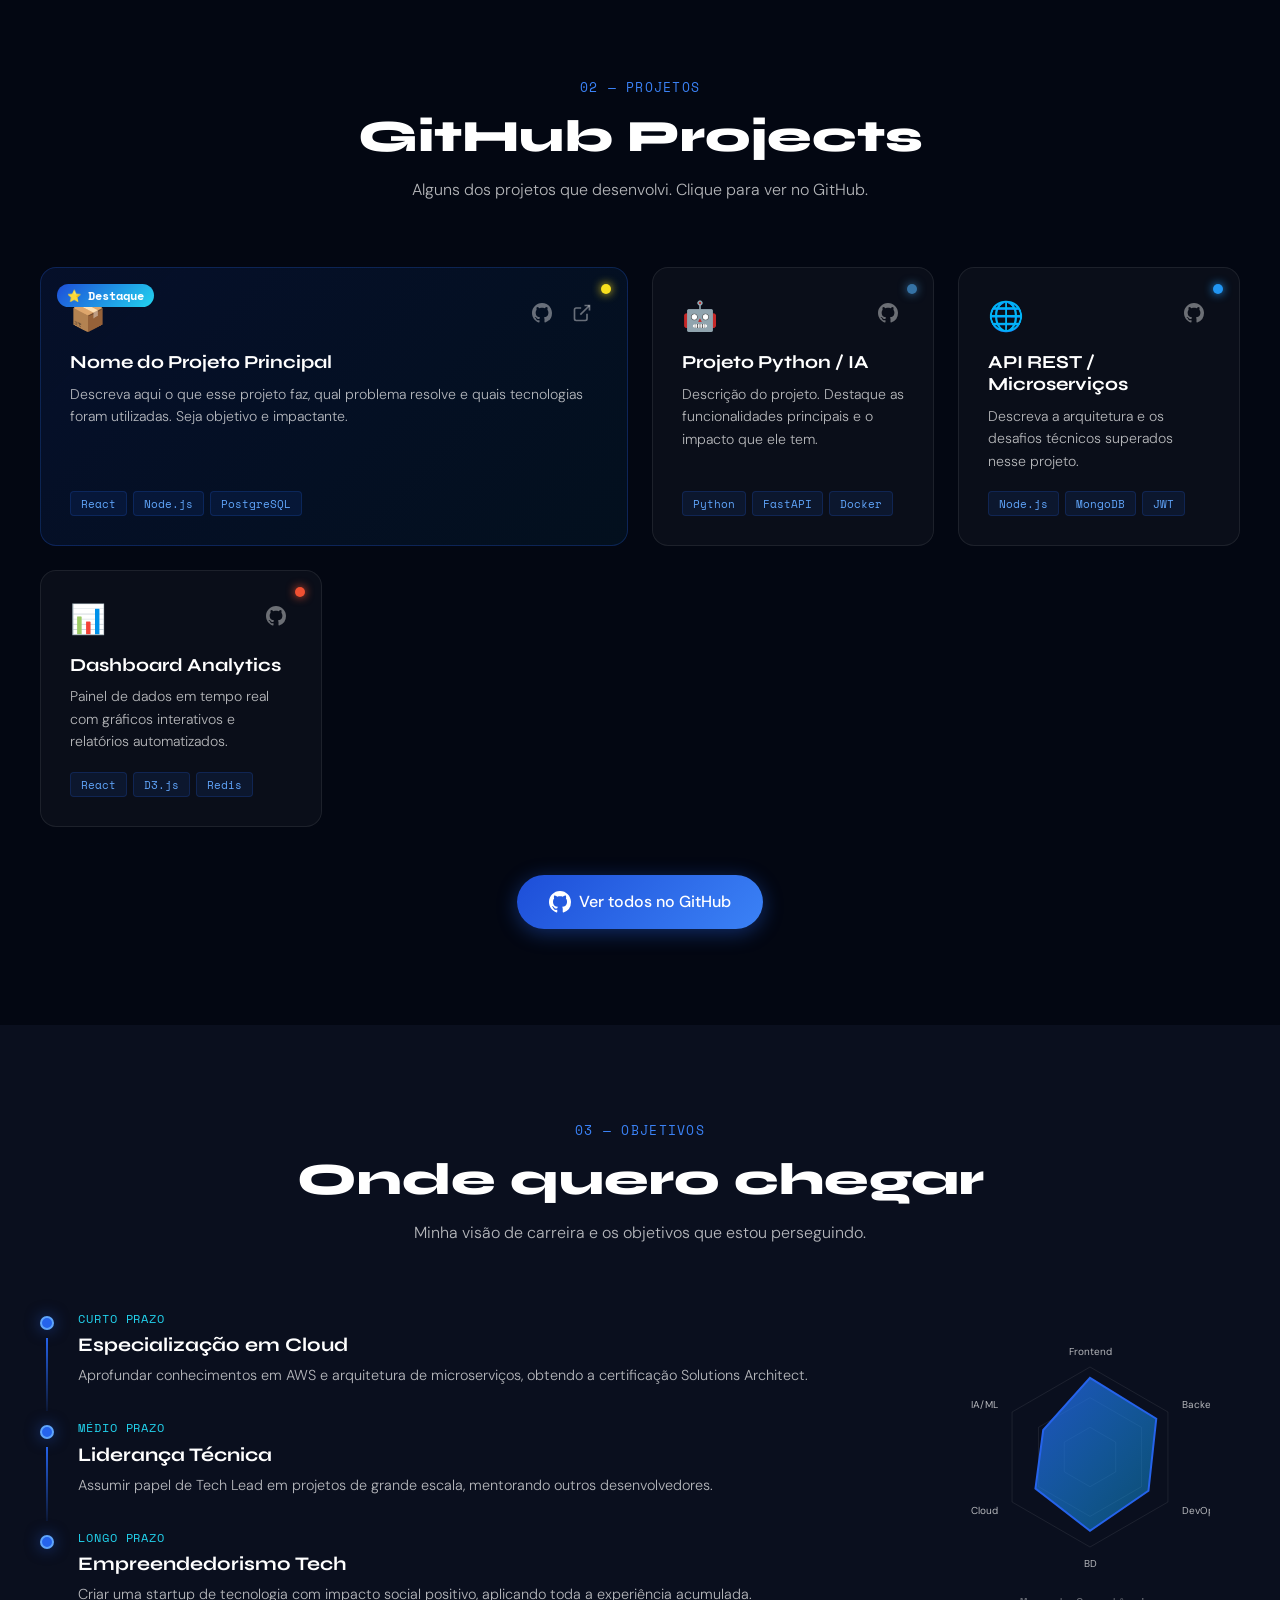
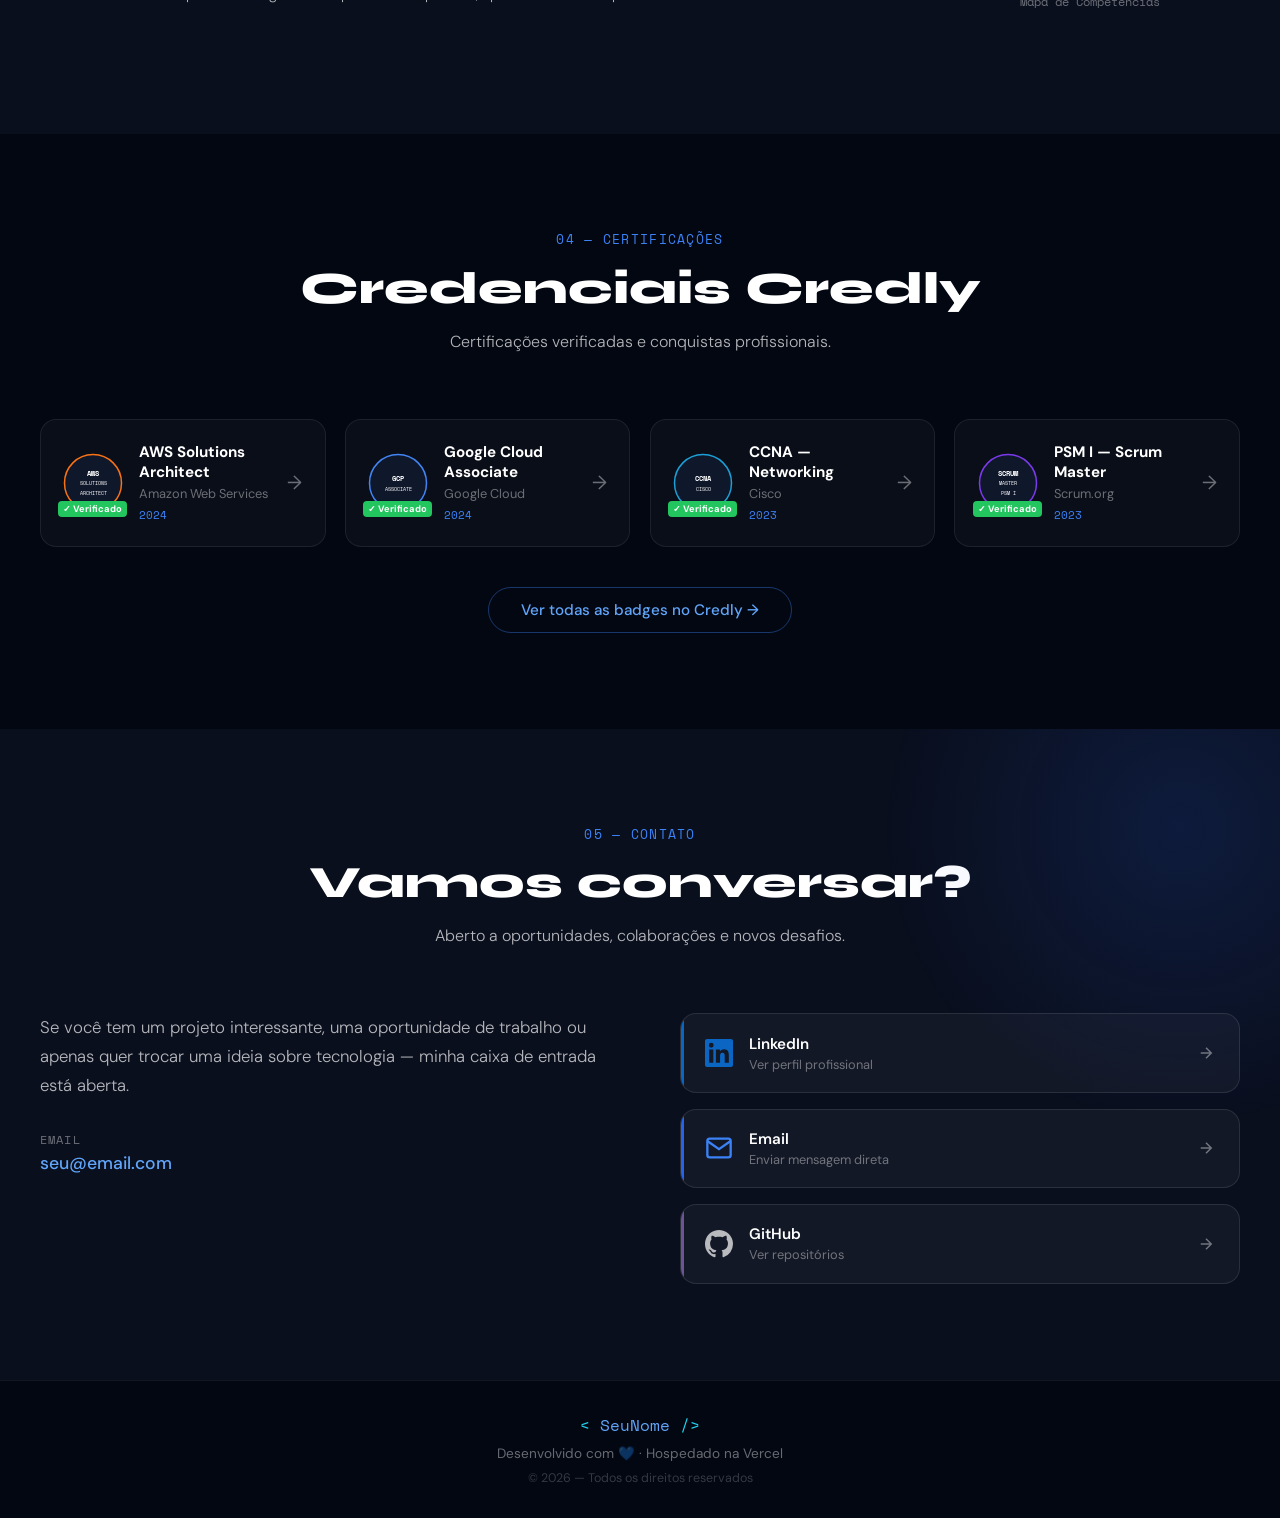
==== commit d08b9b0b: "Mudança na forma de exibição de informações de contato" ====
--- a/index.html
+++ b/index.html
@@ -3,104 +3,81 @@
 <head>
   <meta charset="UTF-8" />
   <meta name="viewport" content="width=device-width, initial-scale=1.0" />
-  <title>Portfólio — Dev TI</title>
+  <title id="pageTitle">Portfólio</title>
   <link rel="preconnect" href="https://fonts.googleapis.com" />
   <link rel="preconnect" href="https://fonts.gstatic.com" crossorigin />
   <link href="https://fonts.googleapis.com/css2?family=Space+Mono:wght@400;700&family=Syne:wght@400;600;700;800&family=DM+Sans:ital,wght@0,300;0,400;0,500;1,300&display=swap" rel="stylesheet" />
   <link rel="stylesheet" href="style.css" />
+  <script src="config.js"></script>
 </head>
 <body>
 
-  <!-- ───── CURSOR PERSONALIZADO ───── -->
   <div class="cursor" id="cursor"></div>
   <div class="cursor-trail" id="cursorTrail"></div>
 
-  <!-- ───── NAVBAR ───── -->
+  <!-- NAVBAR -->
   <nav class="navbar" id="navbar">
     <div class="nav-logo">
       <span class="logo-bracket">&lt;</span>
-      <span class="logo-name" id="navName">Dev</span>
+      <span class="logo-name" id="navName"></span>
       <span class="logo-bracket">/&gt;</span>
     </div>
     <ul class="nav-links">
-      <li><a href="#hero" class="nav-link">Início</a></li>
-      <li><a href="#skills" class="nav-link">Habilidades</a></li>
-      <li><a href="#projects" class="nav-link">Projetos</a></li>
-      <li><a href="#goals" class="nav-link">Objetivos</a></li>
+      <li><a href="#hero"           class="nav-link">Início</a></li>
+      <li><a href="#skills"         class="nav-link">Habilidades</a></li>
+      <li><a href="#projects"       class="nav-link">Projetos</a></li>
+      <li><a href="#goals"          class="nav-link">Objetivos</a></li>
       <li><a href="#certifications" class="nav-link">Certificações</a></li>
-      <li><a href="#contact" class="nav-link nav-cta">Contato</a></li>
+      <li><a href="#contact"        class="nav-link nav-cta">Contato</a></li>
     </ul>
     <button class="hamburger" id="hamburger" aria-label="Menu">
       <span></span><span></span><span></span>
     </button>
   </nav>
 
-  <!-- ───── HERO ───── -->
+  <!-- HERO -->
   <section class="hero" id="hero">
     <div class="hero-bg-grid"></div>
     <div class="hero-orb hero-orb-1"></div>
     <div class="hero-orb hero-orb-2"></div>
     <div class="hero-orb hero-orb-3"></div>
-
     <div class="hero-content">
-      <!-- PROFILE CARD -->
+
       <div class="profile-card" id="profileCard">
-        <div class="profile-banner">
-          <div class="banner-pattern"></div>
-        </div>
+        <div class="profile-banner"><div class="banner-pattern"></div></div>
         <div class="profile-avatar-wrap">
           <div class="avatar-ring">
-            <div class="avatar-inner" id="avatarInner">
-              <img id="avatarImg" src="" alt="Foto de perfil" style="display:none;" />
-              <div class="avatar-placeholder" id="avatarPlaceholder">
-                <svg viewBox="0 0 80 80" fill="none">
-                  <circle cx="40" cy="30" r="18" fill="#1e40af" opacity=".7"/>
-                  <ellipse cx="40" cy="72" rx="28" ry="18" fill="#1e40af" opacity=".5"/>
-                </svg>
-              </div>
-              <label class="avatar-upload-btn" for="avatarInput" title="Alterar foto">
-                <svg viewBox="0 0 24 24" fill="none" stroke="currentColor" stroke-width="2">
-                  <path d="M21 15v4a2 2 0 01-2 2H5a2 2 0 01-2-2v-4"/>
-                  <polyline points="17 8 12 3 7 8"/>
-                  <line x1="12" y1="3" x2="12" y2="15"/>
-                </svg>
-              </label>
-              <input type="file" id="avatarInput" accept="image/*" style="display:none;" />
-            </div>
+            <div class="avatar-inner" id="avatarInner"></div>
           </div>
           <div class="status-badge">
-            <span class="status-dot"></span> Disponível para projetos
+            <span class="status-dot"></span>
+            <span id="profileStatus"></span>
           </div>
         </div>
         <div class="profile-info">
-          <h1 class="profile-name" contenteditable="true" id="profileName">Seu Nome Aqui</h1>
-          <p class="profile-title" contenteditable="true">Desenvolvedor Full Stack · Especialista em TI</p>
-          <p class="profile-location">
-            <svg viewBox="0 0 24 24" fill="none" stroke="currentColor" stroke-width="2" width="14" height="14"><path d="M21 10c0 7-9 13-9 13s-9-6-9-13a9 9 0 0118 0z"/><circle cx="12" cy="10" r="3"/></svg>
-            Brasil · Remoto
+          <h1 class="profile-name"  id="profileName"></h1>
+          <p  class="profile-title" id="profileTitle"></p>
+          <p  class="profile-location">
+            <svg viewBox="0 0 24 24" fill="none" stroke="currentColor" stroke-width="2" width="14" height="14">
+              <path d="M21 10c0 7-9 13-9 13s-9-6-9-13a9 9 0 0118 0z"/>
+              <circle cx="12" cy="10" r="3"/>
+            </svg>
+            <span id="profileLocation"></span>
           </p>
           <div class="profile-stats">
-            <div class="stat"><span class="stat-num" id="statProjects">12</span><span class="stat-label">Projetos</span></div>
+            <div class="stat"><span class="stat-num" id="statProjects"></span><span class="stat-label">Projetos</span></div>
             <div class="stat-divider"></div>
-            <div class="stat"><span class="stat-num" id="statCerts">8</span><span class="stat-label">Certificações</span></div>
+            <div class="stat"><span class="stat-num" id="statCerts"></span><span class="stat-label">Certificações</span></div>
             <div class="stat-divider"></div>
-            <div class="stat"><span class="stat-num" id="statYears">4</span><span class="stat-label">Anos Exp.</span></div>
-          </div>
-        </div>
-      </div>
-
-      <!-- HERO TEXT -->
+            <div class="stat"><span class="stat-num" id="statYears"></span><span class="stat-label">Anos Exp.</span></div>
+          </div>
+        </div>
+      </div>
+
       <div class="hero-text">
-        <div class="hero-tag">
-          <span class="tag-dot"></span>
-          Portfólio Profissional
-        </div>
-        <h2 class="hero-headline">
-          Transformando <em>ideias</em><br/>em soluções digitais
-        </h2>
-        <p class="hero-sub">
-          Apaixonado por tecnologia, desenvolvimento de software e inovação. Construindo o futuro linha por linha.
-        </p>
+        <div class="hero-tag"><span class="tag-dot"></span>Portfólio Profissional</div>
+        <h2 class="hero-headline" id="heroHeadline"></h2>
+        <p  class="hero-sub"      id="heroSub"></p>
         <div class="hero-actions">
           <a href="#projects" class="btn btn-primary">
             <span>Ver Projetos</span>
@@ -108,28 +85,18 @@
           </a>
           <a href="#contact" class="btn btn-ghost">Entre em contato</a>
         </div>
-
         <div class="tech-ticker">
-          <div class="ticker-track">
-            <span>JavaScript</span><span>·</span><span>Python</span><span>·</span>
-            <span>React</span><span>·</span><span>Node.js</span><span>·</span>
-            <span>Docker</span><span>·</span><span>AWS</span><span>·</span>
-            <span>TypeScript</span><span>·</span><span>SQL</span><span>·</span>
-            <span>Git</span><span>·</span><span>Linux</span><span>·</span>
-            <span>JavaScript</span><span>·</span><span>Python</span><span>·</span>
-            <span>React</span><span>·</span><span>Node.js</span>
-          </div>
-        </div>
-      </div>
-    </div>
-
+          <div class="ticker-track" id="tickerTrack"></div>
+        </div>
+      </div>
+    </div>
     <div class="scroll-hint">
       <div class="scroll-line"></div>
       <span>scroll</span>
     </div>
   </section>
 
-  <!-- ───── HABILIDADES ───── -->
+  <!-- HABILIDADES -->
   <section class="section" id="skills">
     <div class="container">
       <div class="section-header">
@@ -137,113 +104,11 @@
         <h2 class="section-title">Stack Técnica</h2>
         <p class="section-desc">Tecnologias e ferramentas com as quais trabalho no dia a dia.</p>
       </div>
-
-      <div class="skills-grid">
-        <!-- Card de categoria -->
-        <div class="skill-category" data-delay="0">
-          <div class="skill-cat-icon">⚡</div>
-          <h3>Frontend</h3>
-          <div class="skill-tags">
-            <span class="skill-tag">HTML5</span>
-            <span class="skill-tag">CSS3</span>
-            <span class="skill-tag">JavaScript</span>
-            <span class="skill-tag">TypeScript</span>
-            <span class="skill-tag">React</span>
-            <span class="skill-tag">Next.js</span>
-            <span class="skill-tag">Tailwind</span>
-          </div>
-          <div class="skill-bar-group">
-            <div class="skill-bar-item">
-              <span>React</span>
-              <div class="skill-bar"><div class="skill-fill" data-width="88%"></div></div>
-              <span>88%</span>
-            </div>
-            <div class="skill-bar-item">
-              <span>TypeScript</span>
-              <div class="skill-bar"><div class="skill-fill" data-width="80%"></div></div>
-              <span>80%</span>
-            </div>
-          </div>
-        </div>
-
-        <div class="skill-category" data-delay="100">
-          <div class="skill-cat-icon">🛠️</div>
-          <h3>Backend</h3>
-          <div class="skill-tags">
-            <span class="skill-tag">Node.js</span>
-            <span class="skill-tag">Python</span>
-            <span class="skill-tag">FastAPI</span>
-            <span class="skill-tag">REST API</span>
-            <span class="skill-tag">GraphQL</span>
-            <span class="skill-tag">Express</span>
-          </div>
-          <div class="skill-bar-group">
-            <div class="skill-bar-item">
-              <span>Node.js</span>
-              <div class="skill-bar"><div class="skill-fill" data-width="85%"></div></div>
-              <span>85%</span>
-            </div>
-            <div class="skill-bar-item">
-              <span>Python</span>
-              <div class="skill-bar"><div class="skill-fill" data-width="78%"></div></div>
-              <span>78%</span>
-            </div>
-          </div>
-        </div>
-
-        <div class="skill-category" data-delay="200">
-          <div class="skill-cat-icon">☁️</div>
-          <h3>Cloud & DevOps</h3>
-          <div class="skill-tags">
-            <span class="skill-tag">AWS</span>
-            <span class="skill-tag">Docker</span>
-            <span class="skill-tag">Git</span>
-            <span class="skill-tag">CI/CD</span>
-            <span class="skill-tag">Linux</span>
-            <span class="skill-tag">Vercel</span>
-          </div>
-          <div class="skill-bar-group">
-            <div class="skill-bar-item">
-              <span>Docker</span>
-              <div class="skill-bar"><div class="skill-fill" data-width="75%"></div></div>
-              <span>75%</span>
-            </div>
-            <div class="skill-bar-item">
-              <span>AWS</span>
-              <div class="skill-bar"><div class="skill-fill" data-width="70%"></div></div>
-              <span>70%</span>
-            </div>
-          </div>
-        </div>
-
-        <div class="skill-category" data-delay="300">
-          <div class="skill-cat-icon">🗄️</div>
-          <h3>Banco de Dados</h3>
-          <div class="skill-tags">
-            <span class="skill-tag">PostgreSQL</span>
-            <span class="skill-tag">MySQL</span>
-            <span class="skill-tag">MongoDB</span>
-            <span class="skill-tag">Redis</span>
-            <span class="skill-tag">Prisma</span>
-          </div>
-          <div class="skill-bar-group">
-            <div class="skill-bar-item">
-              <span>PostgreSQL</span>
-              <div class="skill-bar"><div class="skill-fill" data-width="82%"></div></div>
-              <span>82%</span>
-            </div>
-            <div class="skill-bar-item">
-              <span>MongoDB</span>
-              <div class="skill-bar"><div class="skill-fill" data-width="72%"></div></div>
-              <span>72%</span>
-            </div>
-          </div>
-        </div>
-      </div>
-    </div>
-  </section>
-
-  <!-- ───── PROJETOS ───── -->
+      <div class="skills-grid" id="skillsGrid"></div>
+    </div>
+  </section>
+
+  <!-- PROJETOS -->
   <section class="section section-dark" id="projects">
     <div class="container">
       <div class="section-header">
@@ -251,93 +116,9 @@
         <h2 class="section-title">GitHub Projects</h2>
         <p class="section-desc">Alguns dos projetos que desenvolvi. Clique para ver no GitHub.</p>
       </div>
-
-      <div class="projects-grid">
-
-        <article class="project-card featured" data-delay="0">
-          <div class="project-card-inner">
-            <div class="project-lang-dot" style="--clr:#f7df1e"></div>
-            <div class="project-header">
-              <div class="project-icon">📦</div>
-              <div class="project-links">
-                <a href="https://github.com/seu-usuario/projeto-1" target="_blank" class="icon-link" title="GitHub">
-                  <svg viewBox="0 0 24 24" fill="currentColor" width="20"><path d="M12 0C5.37 0 0 5.37 0 12c0 5.31 3.435 9.795 8.205 11.385.6.105.825-.255.825-.57 0-.285-.015-1.23-.015-2.235-3.015.555-3.795-.735-4.035-1.41-.135-.345-.72-1.41-1.23-1.695-.42-.225-1.02-.78-.015-.795.945-.015 1.62.87 1.845 1.23 1.08 1.815 2.805 1.305 3.495.99.105-.78.42-1.305.765-1.605-2.67-.3-5.46-1.335-5.46-5.925 0-1.305.465-2.385 1.23-3.225-.12-.3-.54-1.53.12-3.18 0 0 1.005-.315 3.3 1.23.96-.27 1.98-.405 3-.405s2.04.135 3 .405c2.295-1.56 3.3-1.23 3.3-1.23.66 1.65.24 2.88.12 3.18.765.84 1.23 1.905 1.23 3.225 0 4.605-2.805 5.625-5.475 5.925.435.375.81 1.095.81 2.22 0 1.605-.015 2.895-.015 3.3 0 .315.225.69.825.57A12.02 12.02 0 0024 12c0-6.63-5.37-12-12-12z"/></svg>
-                </a>
-                <a href="#" target="_blank" class="icon-link" title="Live Demo">
-                  <svg viewBox="0 0 24 24" fill="none" stroke="currentColor" stroke-width="2" width="20"><path d="M18 13v6a2 2 0 01-2 2H5a2 2 0 01-2-2V8a2 2 0 012-2h6"/><polyline points="15 3 21 3 21 9"/><line x1="10" y1="14" x2="21" y2="3"/></svg>
-                </a>
-              </div>
-            </div>
-            <h3 class="project-title">Nome do Projeto Principal</h3>
-            <p class="project-desc">Descreva aqui o que esse projeto faz, qual problema resolve e quais tecnologias foram utilizadas. Seja objetivo e impactante.</p>
-            <div class="project-tech">
-              <span>React</span><span>Node.js</span><span>PostgreSQL</span>
-            </div>
-            <div class="project-badge">⭐ Destaque</div>
-          </div>
-        </article>
-
-        <article class="project-card" data-delay="100">
-          <div class="project-card-inner">
-            <div class="project-lang-dot" style="--clr:#3572A5"></div>
-            <div class="project-header">
-              <div class="project-icon">🤖</div>
-              <div class="project-links">
-                <a href="https://github.com/seu-usuario/projeto-2" target="_blank" class="icon-link">
-                  <svg viewBox="0 0 24 24" fill="currentColor" width="20"><path d="M12 0C5.37 0 0 5.37 0 12c0 5.31 3.435 9.795 8.205 11.385.6.105.825-.255.825-.57 0-.285-.015-1.23-.015-2.235-3.015.555-3.795-.735-4.035-1.41-.135-.345-.72-1.41-1.23-1.695-.42-.225-1.02-.78-.015-.795.945-.015 1.62.87 1.845 1.23 1.08 1.815 2.805 1.305 3.495.99.105-.78.42-1.305.765-1.605-2.67-.3-5.46-1.335-5.46-5.925 0-1.305.465-2.385 1.23-3.225-.12-.3-.54-1.53.12-3.18 0 0 1.005-.315 3.3 1.23.96-.27 1.98-.405 3-.405s2.04.135 3 .405c2.295-1.56 3.3-1.23 3.3-1.23.66 1.65.24 2.88.12 3.18.765.84 1.23 1.905 1.23 3.225 0 4.605-2.805 5.625-5.475 5.925.435.375.81 1.095.81 2.22 0 1.605-.015 2.895-.015 3.3 0 .315.225.69.825.57A12.02 12.02 0 0024 12c0-6.63-5.37-12-12-12z"/></svg>
-                </a>
-              </div>
-            </div>
-            <h3 class="project-title">Projeto Python / IA</h3>
-            <p class="project-desc">Descrição do projeto. Destaque as funcionalidades principais e o impacto que ele tem.</p>
-            <div class="project-tech">
-              <span>Python</span><span>FastAPI</span><span>Docker</span>
-            </div>
-          </div>
-        </article>
-
-        <article class="project-card" data-delay="200">
-          <div class="project-card-inner">
-            <div class="project-lang-dot" style="--clr:#2196F3"></div>
-            <div class="project-header">
-              <div class="project-icon">🌐</div>
-              <div class="project-links">
-                <a href="https://github.com/seu-usuario/projeto-3" target="_blank" class="icon-link">
-                  <svg viewBox="0 0 24 24" fill="currentColor" width="20"><path d="M12 0C5.37 0 0 5.37 0 12c0 5.31 3.435 9.795 8.205 11.385.6.105.825-.255.825-.57 0-.285-.015-1.23-.015-2.235-3.015.555-3.795-.735-4.035-1.41-.135-.345-.72-1.41-1.23-1.695-.42-.225-1.02-.78-.015-.795.945-.015 1.62.87 1.845 1.23 1.08 1.815 2.805 1.305 3.495.99.105-.78.42-1.305.765-1.605-2.67-.3-5.46-1.335-5.46-5.925 0-1.305.465-2.385 1.23-3.225-.12-.3-.54-1.53.12-3.18 0 0 1.005-.315 3.3 1.23.96-.27 1.98-.405 3-.405s2.04.135 3 .405c2.295-1.56 3.3-1.23 3.3-1.23.66 1.65.24 2.88.12 3.18.765.84 1.23 1.905 1.23 3.225 0 4.605-2.805 5.625-5.475 5.925.435.375.81 1.095.81 2.22 0 1.605-.015 2.895-.015 3.3 0 .315.225.69.825.57A12.02 12.02 0 0024 12c0-6.63-5.37-12-12-12z"/></svg>
-                </a>
-              </div>
-            </div>
-            <h3 class="project-title">API REST / Microserviços</h3>
-            <p class="project-desc">Descreva a arquitetura e os desafios técnicos superados nesse projeto.</p>
-            <div class="project-tech">
-              <span>Node.js</span><span>MongoDB</span><span>JWT</span>
-            </div>
-          </div>
-        </article>
-
-        <article class="project-card" data-delay="300">
-          <div class="project-card-inner">
-            <div class="project-lang-dot" style="--clr:#F05032"></div>
-            <div class="project-header">
-              <div class="project-icon">📊</div>
-              <div class="project-links">
-                <a href="https://github.com/seu-usuario/projeto-4" target="_blank" class="icon-link">
-                  <svg viewBox="0 0 24 24" fill="currentColor" width="20"><path d="M12 0C5.37 0 0 5.37 0 12c0 5.31 3.435 9.795 8.205 11.385.6.105.825-.255.825-.57 0-.285-.015-1.23-.015-2.235-3.015.555-3.795-.735-4.035-1.41-.135-.345-.72-1.41-1.23-1.695-.42-.225-1.02-.78-.015-.795.945-.015 1.62.87 1.845 1.23 1.08 1.815 2.805 1.305 3.495.99.105-.78.42-1.305.765-1.605-2.67-.3-5.46-1.335-5.46-5.925 0-1.305.465-2.385 1.23-3.225-.12-.3-.54-1.53.12-3.18 0 0 1.005-.315 3.3 1.23.96-.27 1.98-.405 3-.405s2.04.135 3 .405c2.295-1.56 3.3-1.23 3.3-1.23.66 1.65.24 2.88.12 3.18.765.84 1.23 1.905 1.23 3.225 0 4.605-2.805 5.625-5.475 5.925.435.375.81 1.095.81 2.22 0 1.605-.015 2.895-.015 3.3 0 .315.225.69.825.57A12.02 12.02 0 0024 12c0-6.63-5.37-12-12-12z"/></svg>
-                </a>
-              </div>
-            </div>
-            <h3 class="project-title">Dashboard Analytics</h3>
-            <p class="project-desc">Painel de dados em tempo real com gráficos interativos e relatórios automatizados.</p>
-            <div class="project-tech">
-              <span>React</span><span>D3.js</span><span>Redis</span>
-            </div>
-          </div>
-        </article>
-
-      </div>
-
+      <div class="projects-grid" id="projectsGrid"></div>
       <div class="projects-cta">
-        <a href="https://github.com/seu-usuario" target="_blank" class="btn btn-primary btn-lg">
+        <a id="githubAllBtn" href="#" target="_blank" class="btn btn-primary btn-lg">
           <svg viewBox="0 0 24 24" fill="currentColor" width="22"><path d="M12 0C5.37 0 0 5.37 0 12c0 5.31 3.435 9.795 8.205 11.385.6.105.825-.255.825-.57 0-.285-.015-1.23-.015-2.235-3.015.555-3.795-.735-4.035-1.41-.135-.345-.72-1.41-1.23-1.695-.42-.225-1.02-.78-.015-.795.945-.015 1.62.87 1.845 1.23 1.08 1.815 2.805 1.305 3.495.99.105-.78.42-1.305.765-1.605-2.67-.3-5.46-1.335-5.46-5.925 0-1.305.465-2.385 1.23-3.225-.12-.3-.54-1.53.12-3.18 0 0 1.005-.315 3.3 1.23.96-.27 1.98-.405 3-.405s2.04.135 3 .405c2.295-1.56 3.3-1.23 3.3-1.23.66 1.65.24 2.88.12 3.18.765.84 1.23 1.905 1.23 3.225 0 4.605-2.805 5.625-5.475 5.925.435.375.81 1.095.81 2.22 0 1.605-.015 2.895-.015 3.3 0 .315.225.69.825.57A12.02 12.02 0 0024 12c0-6.63-5.37-12-12-12z"/></svg>
           Ver todos no GitHub
         </a>
@@ -345,7 +126,7 @@
     </div>
   </section>
 
-  <!-- ───── OBJETIVOS ───── -->
+  <!-- OBJETIVOS -->
   <section class="section" id="goals">
     <div class="container">
       <div class="section-header">
@@ -353,67 +134,11 @@
         <h2 class="section-title">Onde quero chegar</h2>
         <p class="section-desc">Minha visão de carreira e os objetivos que estou perseguindo.</p>
       </div>
-
       <div class="goals-layout">
-        <div class="goals-timeline">
-          <div class="goal-item" data-delay="0">
-            <div class="goal-marker">
-              <div class="goal-dot"></div>
-              <div class="goal-line"></div>
-            </div>
-            <div class="goal-content">
-              <span class="goal-tag">Curto prazo</span>
-              <h3>Especialização em Cloud</h3>
-              <p>Aprofundar conhecimentos em AWS e arquitetura de microserviços, obtendo a certificação Solutions Architect.</p>
-            </div>
-          </div>
-          <div class="goal-item" data-delay="150">
-            <div class="goal-marker">
-              <div class="goal-dot"></div>
-              <div class="goal-line"></div>
-            </div>
-            <div class="goal-content">
-              <span class="goal-tag">Médio prazo</span>
-              <h3>Liderança Técnica</h3>
-              <p>Assumir papel de Tech Lead em projetos de grande escala, mentorando outros desenvolvedores.</p>
-            </div>
-          </div>
-          <div class="goal-item" data-delay="300">
-            <div class="goal-marker">
-              <div class="goal-dot"></div>
-              <div class="goal-line"></div>
-            </div>
-            <div class="goal-content">
-              <span class="goal-tag">Longo prazo</span>
-              <h3>Empreendedorismo Tech</h3>
-              <p>Criar uma startup de tecnologia com impacto social positivo, aplicando toda a experiência acumulada.</p>
-            </div>
-          </div>
-        </div>
-
+        <div class="goals-timeline" id="goalsTimeline"></div>
         <div class="goals-visual">
           <div class="radar-wrap">
-            <svg class="radar-chart" viewBox="0 0 240 240">
-              <defs>
-                <linearGradient id="radarGrad" x1="0%" y1="0%" x2="100%" y2="100%">
-                  <stop offset="0%" stop-color="#2563eb" stop-opacity="0.8"/>
-                  <stop offset="100%" stop-color="#0ea5e9" stop-opacity="0.4"/>
-                </linearGradient>
-              </defs>
-              <!-- Grid -->
-              <polygon points="120,30 210,90 210,170 120,210 30,170 30,90" fill="none" stroke="rgba(255,255,255,0.08)" stroke-width="1"/>
-              <polygon points="120,55 190,100 190,150 120,185 50,150 50,100" fill="none" stroke="rgba(255,255,255,0.08)" stroke-width="1"/>
-              <polygon points="120,80 170,110 170,135 120,160 70,135 70,110" fill="none" stroke="rgba(255,255,255,0.08)" stroke-width="1"/>
-              <!-- Data -->
-              <polygon class="radar-data" points="120,45 198,95 195,160 120,200 55,155 48,92" fill="url(#radarGrad)" stroke="#2563eb" stroke-width="2"/>
-              <!-- Labels -->
-              <text x="120" y="22" text-anchor="middle" fill="rgba(255,255,255,0.7)" font-size="11" font-family="DM Sans">Frontend</text>
-              <text x="220" y="90" text-anchor="start" fill="rgba(255,255,255,0.7)" font-size="11" font-family="DM Sans">Backend</text>
-              <text x="216" y="175" text-anchor="start" fill="rgba(255,255,255,0.7)" font-size="11" font-family="DM Sans">DevOps</text>
-              <text x="120" y="225" text-anchor="middle" fill="rgba(255,255,255,0.7)" font-size="11" font-family="DM Sans">BD</text>
-              <text x="24" y="175" text-anchor="end" fill="rgba(255,255,255,0.7)" font-size="11" font-family="DM Sans">Cloud</text>
-              <text x="30" y="90" text-anchor="end" fill="rgba(255,255,255,0.7)" font-size="11" font-family="DM Sans">IA/ML</text>
-            </svg>
+            <svg class="radar-chart" viewBox="0 0 240 240" id="radarSvg"></svg>
             <div class="radar-label">Mapa de Competências</div>
           </div>
         </div>
@@ -421,7 +146,7 @@
     </div>
   </section>
 
-  <!-- ───── CERTIFICAÇÕES ───── -->
+  <!-- CERTIFICAÇÕES -->
   <section class="section section-dark" id="certifications">
     <div class="container">
       <div class="section-header">
@@ -429,120 +154,16 @@
         <h2 class="section-title">Credenciais Credly</h2>
         <p class="section-desc">Certificações verificadas e conquistas profissionais.</p>
       </div>
-
-      <div class="certs-grid">
-        <a href="https://www.credly.com/badges/SEU-BADGE-ID" target="_blank" class="cert-card" data-delay="0">
-          <div class="cert-badge-wrap">
-            <div class="cert-badge-img">
-              <svg viewBox="0 0 80 80" fill="none">
-                <circle cx="40" cy="40" r="38" fill="url(#awsGrad)" stroke="#f97316" stroke-width="2"/>
-                <text x="40" y="28" text-anchor="middle" fill="white" font-size="9" font-weight="bold" font-family="Space Mono">AWS</text>
-                <text x="40" y="42" text-anchor="middle" fill="white" font-size="7" font-family="Space Mono">SOLUTIONS</text>
-                <text x="40" y="54" text-anchor="middle" fill="white" font-size="7" font-family="Space Mono">ARCHITECT</text>
-                <defs>
-                  <linearGradient id="awsGrad" x1="0" y1="0" x2="80" y2="80">
-                    <stop offset="0%" stop-color="#1a1a2e"/>
-                    <stop offset="100%" stop-color="#16213e"/>
-                  </linearGradient>
-                </defs>
-              </svg>
-            </div>
-            <div class="cert-verified">✓ Verificado</div>
-          </div>
-          <div class="cert-info">
-            <h3>AWS Solutions Architect</h3>
-            <p>Amazon Web Services</p>
-            <span class="cert-date">2024</span>
-          </div>
-          <div class="cert-arrow">→</div>
-        </a>
-
-        <a href="https://www.credly.com/badges/SEU-BADGE-ID-2" target="_blank" class="cert-card" data-delay="100">
-          <div class="cert-badge-wrap">
-            <div class="cert-badge-img">
-              <svg viewBox="0 0 80 80" fill="none">
-                <circle cx="40" cy="40" r="38" fill="url(#gcpGrad)" stroke="#4285f4" stroke-width="2"/>
-                <text x="40" y="36" text-anchor="middle" fill="white" font-size="9" font-weight="bold" font-family="Space Mono">GCP</text>
-                <text x="40" y="50" text-anchor="middle" fill="white" font-size="7" font-family="Space Mono">ASSOCIATE</text>
-                <defs>
-                  <linearGradient id="gcpGrad" x1="0" y1="0" x2="80" y2="80">
-                    <stop offset="0%" stop-color="#0f172a"/>
-                    <stop offset="100%" stop-color="#1e1b4b"/>
-                  </linearGradient>
-                </defs>
-              </svg>
-            </div>
-            <div class="cert-verified">✓ Verificado</div>
-          </div>
-          <div class="cert-info">
-            <h3>Google Cloud Associate</h3>
-            <p>Google Cloud</p>
-            <span class="cert-date">2024</span>
-          </div>
-          <div class="cert-arrow">→</div>
-        </a>
-
-        <a href="https://www.credly.com/badges/SEU-BADGE-ID-3" target="_blank" class="cert-card" data-delay="200">
-          <div class="cert-badge-wrap">
-            <div class="cert-badge-img">
-              <svg viewBox="0 0 80 80" fill="none">
-                <circle cx="40" cy="40" r="38" fill="url(#ciscoGrad)" stroke="#1ba0d7" stroke-width="2"/>
-                <text x="40" y="36" text-anchor="middle" fill="white" font-size="9" font-weight="bold" font-family="Space Mono">CCNA</text>
-                <text x="40" y="50" text-anchor="middle" fill="white" font-size="7" font-family="Space Mono">CISCO</text>
-                <defs>
-                  <linearGradient id="ciscoGrad" x1="0" y1="0" x2="80" y2="80">
-                    <stop offset="0%" stop-color="#0c1445"/>
-                    <stop offset="100%" stop-color="#1a2744"/>
-                  </linearGradient>
-                </defs>
-              </svg>
-            </div>
-            <div class="cert-verified">✓ Verificado</div>
-          </div>
-          <div class="cert-info">
-            <h3>CCNA — Networking</h3>
-            <p>Cisco</p>
-            <span class="cert-date">2023</span>
-          </div>
-          <div class="cert-arrow">→</div>
-        </a>
-
-        <a href="https://www.credly.com/badges/SEU-BADGE-ID-4" target="_blank" class="cert-card" data-delay="300">
-          <div class="cert-badge-wrap">
-            <div class="cert-badge-img">
-              <svg viewBox="0 0 80 80" fill="none">
-                <circle cx="40" cy="40" r="38" fill="url(#scrmGrad)" stroke="#7c3aed" stroke-width="2"/>
-                <text x="40" y="33" text-anchor="middle" fill="white" font-size="9" font-weight="bold" font-family="Space Mono">SCRUM</text>
-                <text x="40" y="46" text-anchor="middle" fill="white" font-size="7" font-family="Space Mono">MASTER</text>
-                <text x="40" y="59" text-anchor="middle" fill="white" font-size="7" font-family="Space Mono">PSM I</text>
-                <defs>
-                  <linearGradient id="scrmGrad" x1="0" y1="0" x2="80" y2="80">
-                    <stop offset="0%" stop-color="#1e0a3c"/>
-                    <stop offset="100%" stop-color="#2d1b5a"/>
-                  </linearGradient>
-                </defs>
-              </svg>
-            </div>
-            <div class="cert-verified">✓ Verificado</div>
-          </div>
-          <div class="cert-info">
-            <h3>PSM I — Scrum Master</h3>
-            <p>Scrum.org</p>
-            <span class="cert-date">2023</span>
-          </div>
-          <div class="cert-arrow">→</div>
-        </a>
-      </div>
-
+      <div class="certs-grid" id="certsGrid"></div>
       <div class="certs-cta">
-        <a href="https://www.credly.com/users/seu-usuario" target="_blank" class="btn btn-outline">
+        <a id="credlyAllBtn" href="#" target="_blank" class="btn btn-outline">
           Ver todas as badges no Credly →
         </a>
       </div>
     </div>
   </section>
 
-  <!-- ───── CONTATO ───── -->
+  <!-- CONTATO -->
   <section class="section contact-section" id="contact">
     <div class="contact-bg-orb"></div>
     <div class="container">
@@ -551,7 +172,6 @@
         <h2 class="section-title">Vamos conversar?</h2>
         <p class="section-desc">Aberto a oportunidades, colaborações e novos desafios.</p>
       </div>
-
       <div class="contact-layout">
         <div class="contact-info">
           <p class="contact-intro">
@@ -559,16 +179,14 @@
           </p>
           <div class="contact-email-display">
             <span class="email-label">Email</span>
-            <a href="mailto:seu@email.com" class="email-link" id="emailAddr">seu@email.com</a>
-          </div>
-        </div>
-
+            <a id="emailLink" href="#" class="email-link"></a>
+          </div>
+        </div>
         <div class="contact-buttons">
-          <a href="https://www.linkedin.com/in/seu-usuario" target="_blank" class="contact-btn linkedin-btn">
+
+          <a id="linkedinBtn" href="#" target="_blank" class="contact-btn linkedin-btn">
             <div class="contact-btn-icon">
-              <svg viewBox="0 0 24 24" fill="currentColor" width="28" height="28">
-                <path d="M20.447 20.452h-3.554v-5.569c0-1.328-.027-3.037-1.852-3.037-1.853 0-2.136 1.445-2.136 2.939v5.667H9.351V9h3.414v1.561h.046c.477-.9 1.637-1.85 3.37-1.85 3.601 0 4.267 2.37 4.267 5.455v6.286zM5.337 7.433a2.062 2.062 0 01-2.063-2.065 2.064 2.064 0 112.063 2.065zm1.782 13.019H3.555V9h3.564v11.452zM22.225 0H1.771C.792 0 0 .774 0 1.729v20.542C0 23.227.792 24 1.771 24h20.451C23.2 24 24 23.227 24 22.271V1.729C24 .774 23.2 0 22.222 0h.003z"/>
-              </svg>
+              <svg viewBox="0 0 24 24" fill="currentColor" width="28" height="28"><path d="M20.447 20.452h-3.554v-5.569c0-1.328-.027-3.037-1.852-3.037-1.853 0-2.136 1.445-2.136 2.939v5.667H9.351V9h3.414v1.561h.046c.477-.9 1.637-1.85 3.37-1.85 3.601 0 4.267 2.37 4.267 5.455v6.286zM5.337 7.433a2.062 2.062 0 01-2.063-2.065 2.064 2.064 0 112.063 2.065zm1.782 13.019H3.555V9h3.564v11.452zM22.225 0H1.771C.792 0 0 .774 0 1.729v20.542C0 23.227.792 24 1.771 24h20.451C23.2 24 24 23.227 24 22.271V1.729C24 .774 23.2 0 22.222 0h.003z"/></svg>
             </div>
             <div class="contact-btn-text">
               <span class="contact-btn-label">LinkedIn</span>
@@ -577,7 +195,7 @@
             <svg viewBox="0 0 24 24" fill="none" stroke="currentColor" stroke-width="2" width="18" class="contact-btn-arrow"><path d="M5 12h14M12 5l7 7-7 7"/></svg>
           </a>
 
-          <a href="mailto:seu@email.com" class="contact-btn email-btn">
+          <a id="emailBtn" href="#" class="contact-btn email-btn">
             <div class="contact-btn-icon">
               <svg viewBox="0 0 24 24" fill="none" stroke="currentColor" stroke-width="2" width="28" height="28">
                 <path d="M4 4h16c1.1 0 2 .9 2 2v12c0 1.1-.9 2-2 2H4c-1.1 0-2-.9-2-2V6c0-1.1.9-2 2-2z"/>
@@ -591,7 +209,7 @@
             <svg viewBox="0 0 24 24" fill="none" stroke="currentColor" stroke-width="2" width="18" class="contact-btn-arrow"><path d="M5 12h14M12 5l7 7-7 7"/></svg>
           </a>
 
-          <a href="https://github.com/seu-usuario" target="_blank" class="contact-btn github-btn">
+          <a id="githubBtn" href="#" target="_blank" class="contact-btn github-btn">
             <div class="contact-btn-icon">
               <svg viewBox="0 0 24 24" fill="currentColor" width="28" height="28"><path d="M12 0C5.37 0 0 5.37 0 12c0 5.31 3.435 9.795 8.205 11.385.6.105.825-.255.825-.57 0-.285-.015-1.23-.015-2.235-3.015.555-3.795-.735-4.035-1.41-.135-.345-.72-1.41-1.23-1.695-.42-.225-1.02-.78-.015-.795.945-.015 1.62.87 1.845 1.23 1.08 1.815 2.805 1.305 3.495.99.105-.78.42-1.305.765-1.605-2.67-.3-5.46-1.335-5.46-5.925 0-1.305.465-2.385 1.23-3.225-.12-.3-.54-1.53.12-3.18 0 0 1.005-.315 3.3 1.23.96-.27 1.98-.405 3-.405s2.04.135 3 .405c2.295-1.56 3.3-1.23 3.3-1.23.66 1.65.24 2.88.12 3.18.765.84 1.23 1.905 1.23 3.225 0 4.605-2.805 5.625-5.475 5.925.435.375.81 1.095.81 2.22 0 1.605-.015 2.895-.015 3.3 0 .315.225.69.825.57A12.02 12.02 0 0024 12c0-6.63-5.37-12-12-12z"/></svg>
             </div>
@@ -601,18 +219,19 @@
             </div>
             <svg viewBox="0 0 24 24" fill="none" stroke="currentColor" stroke-width="2" width="18" class="contact-btn-arrow"><path d="M5 12h14M12 5l7 7-7 7"/></svg>
           </a>
-        </div>
-      </div>
-    </div>
-  </section>
-
-  <!-- ───── FOOTER ───── -->
+
+        </div>
+      </div>
+    </div>
+  </section>
+
+  <!-- FOOTER -->
   <footer class="footer">
     <div class="container">
       <div class="footer-inner">
         <div class="footer-logo">
           <span class="logo-bracket">&lt;</span>
-          <span id="footerName">Dev</span>
+          <span id="footerName"></span>
           <span class="logo-bracket">/&gt;</span>
         </div>
         <p class="footer-text">Desenvolvido com 💙 · Hospedado na Vercel</p>
